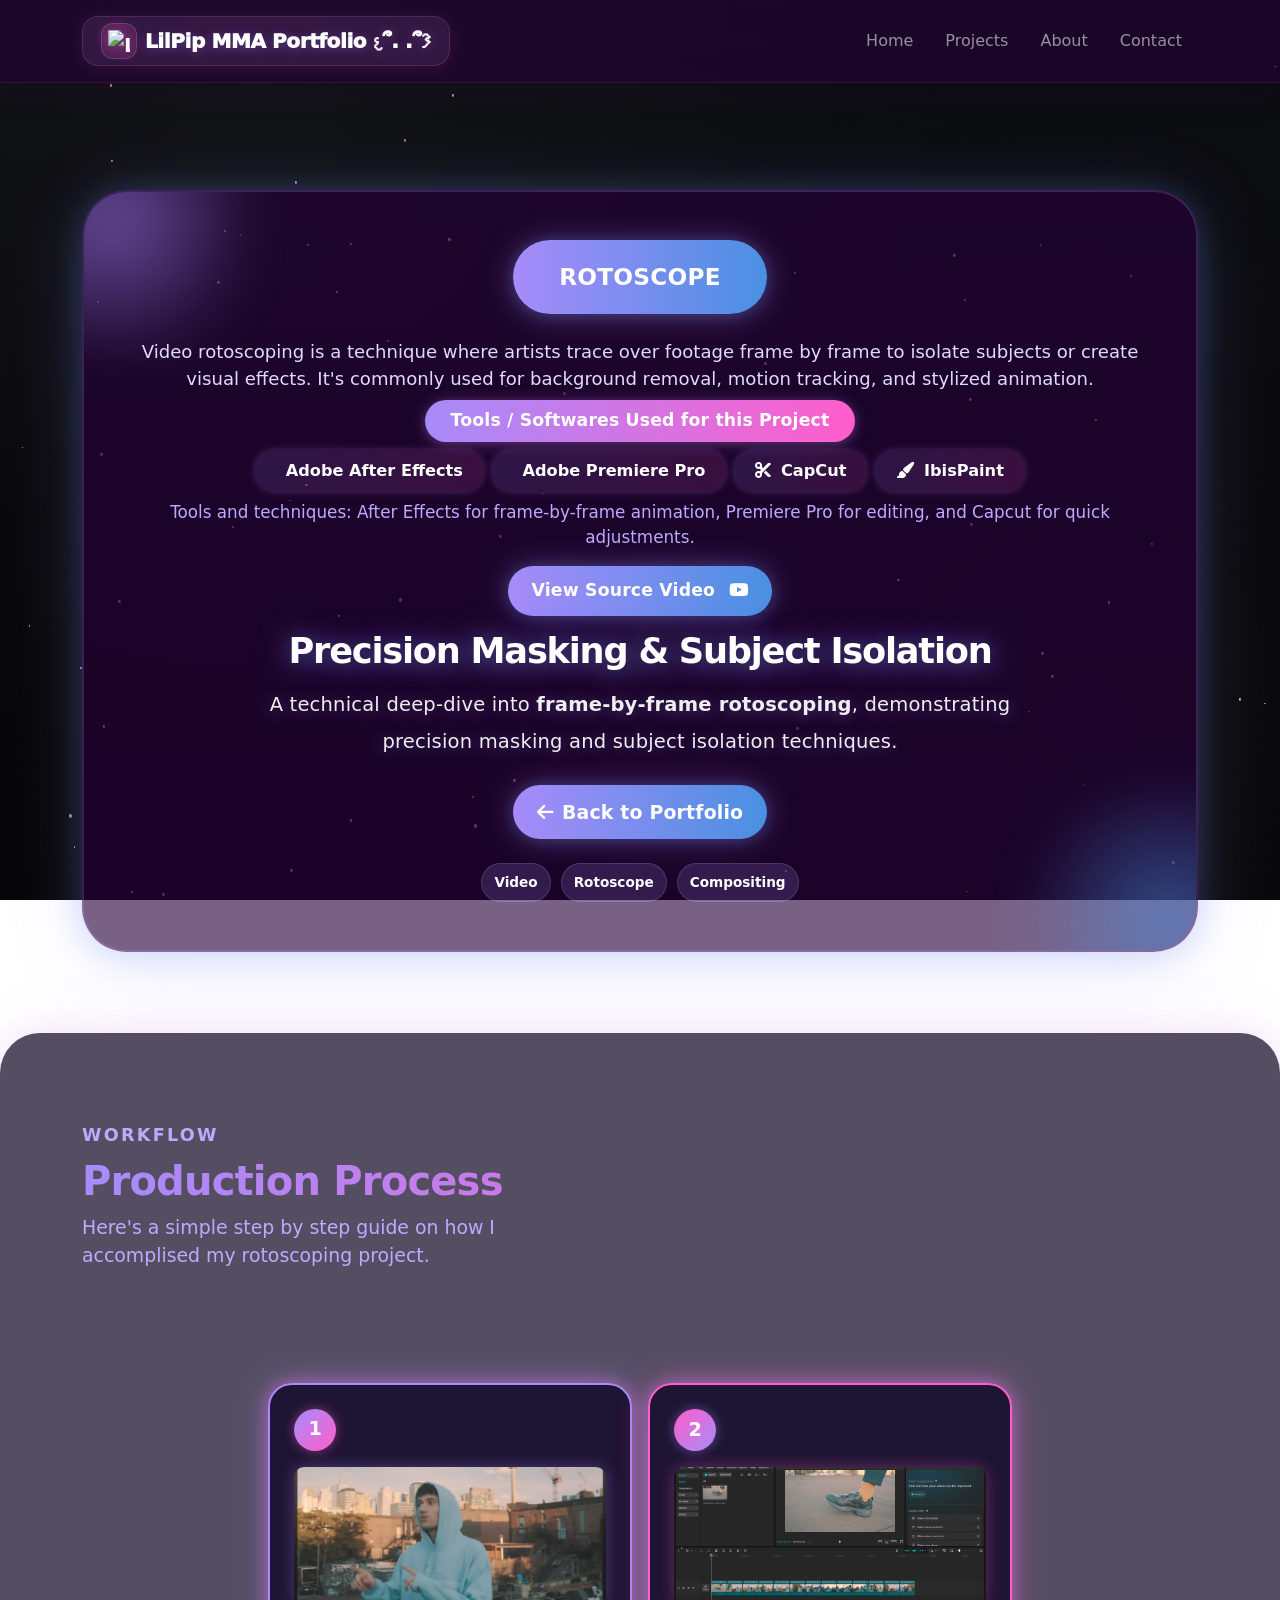
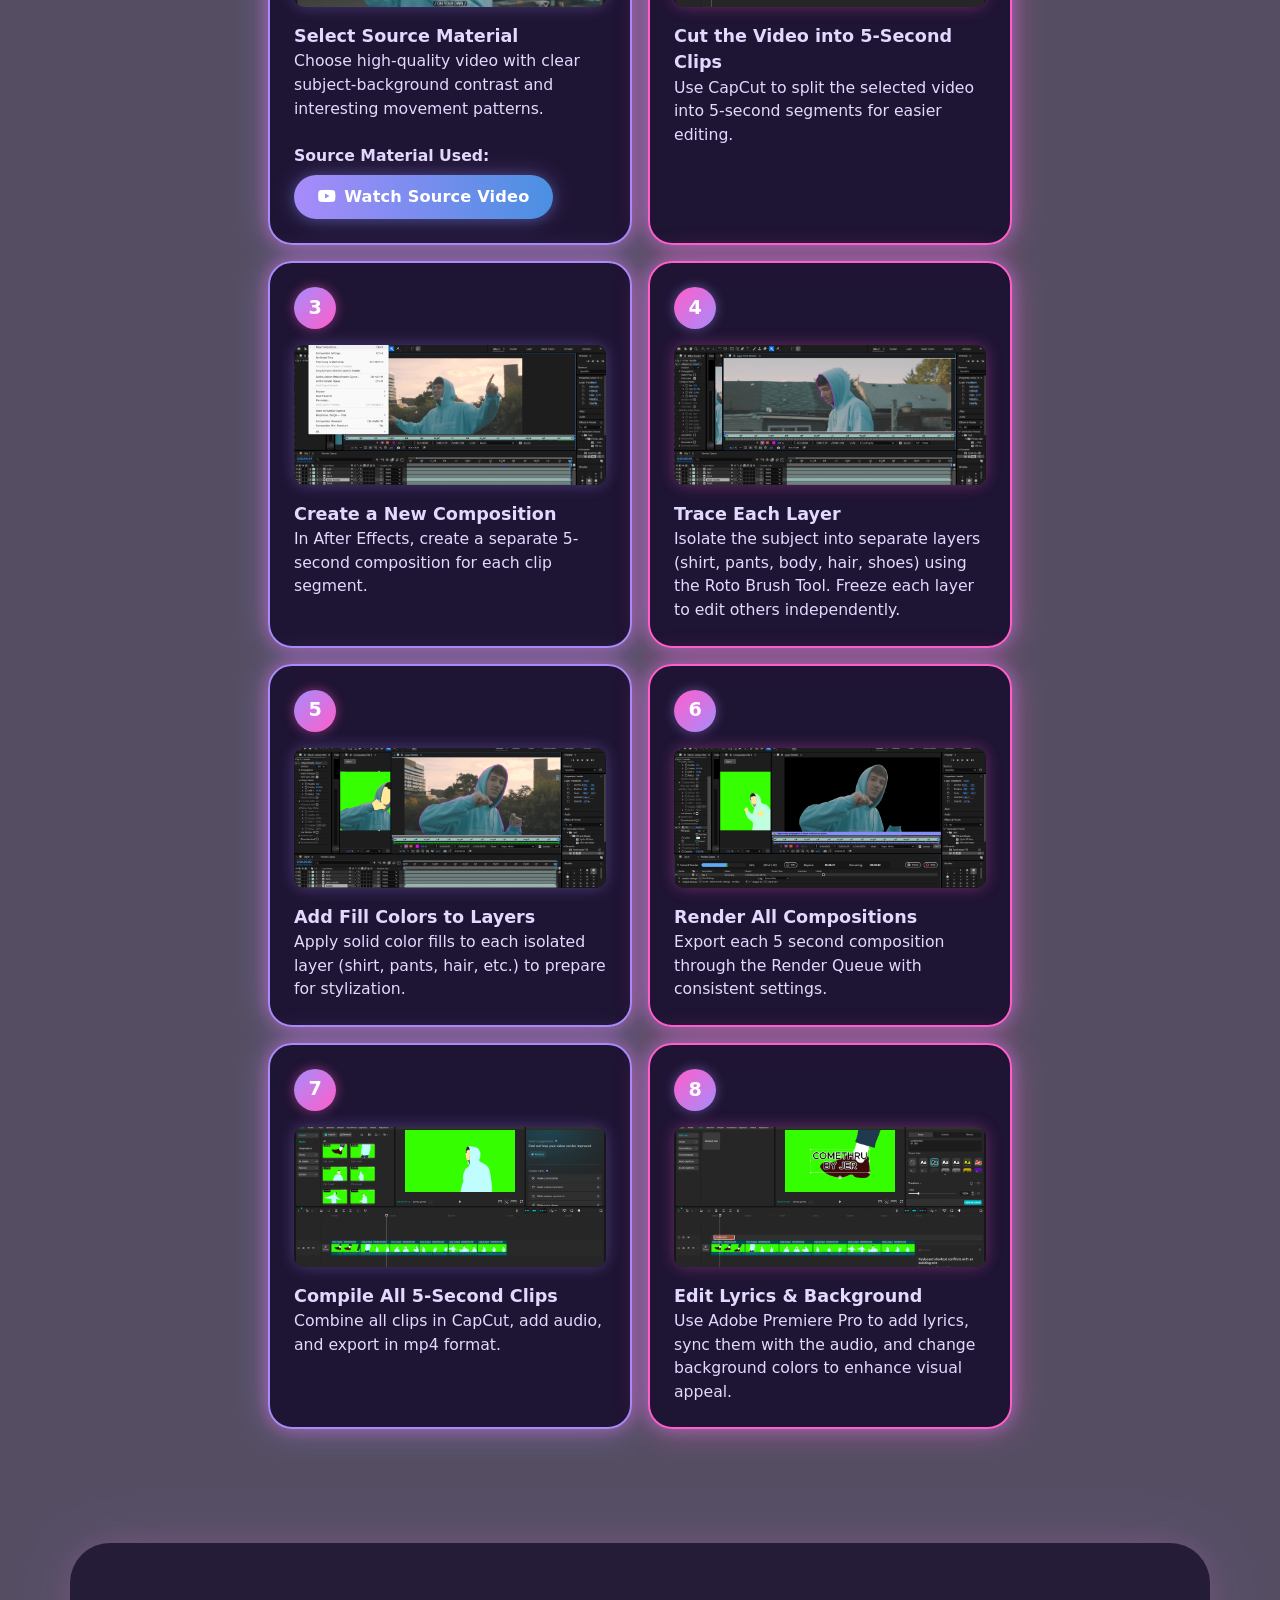
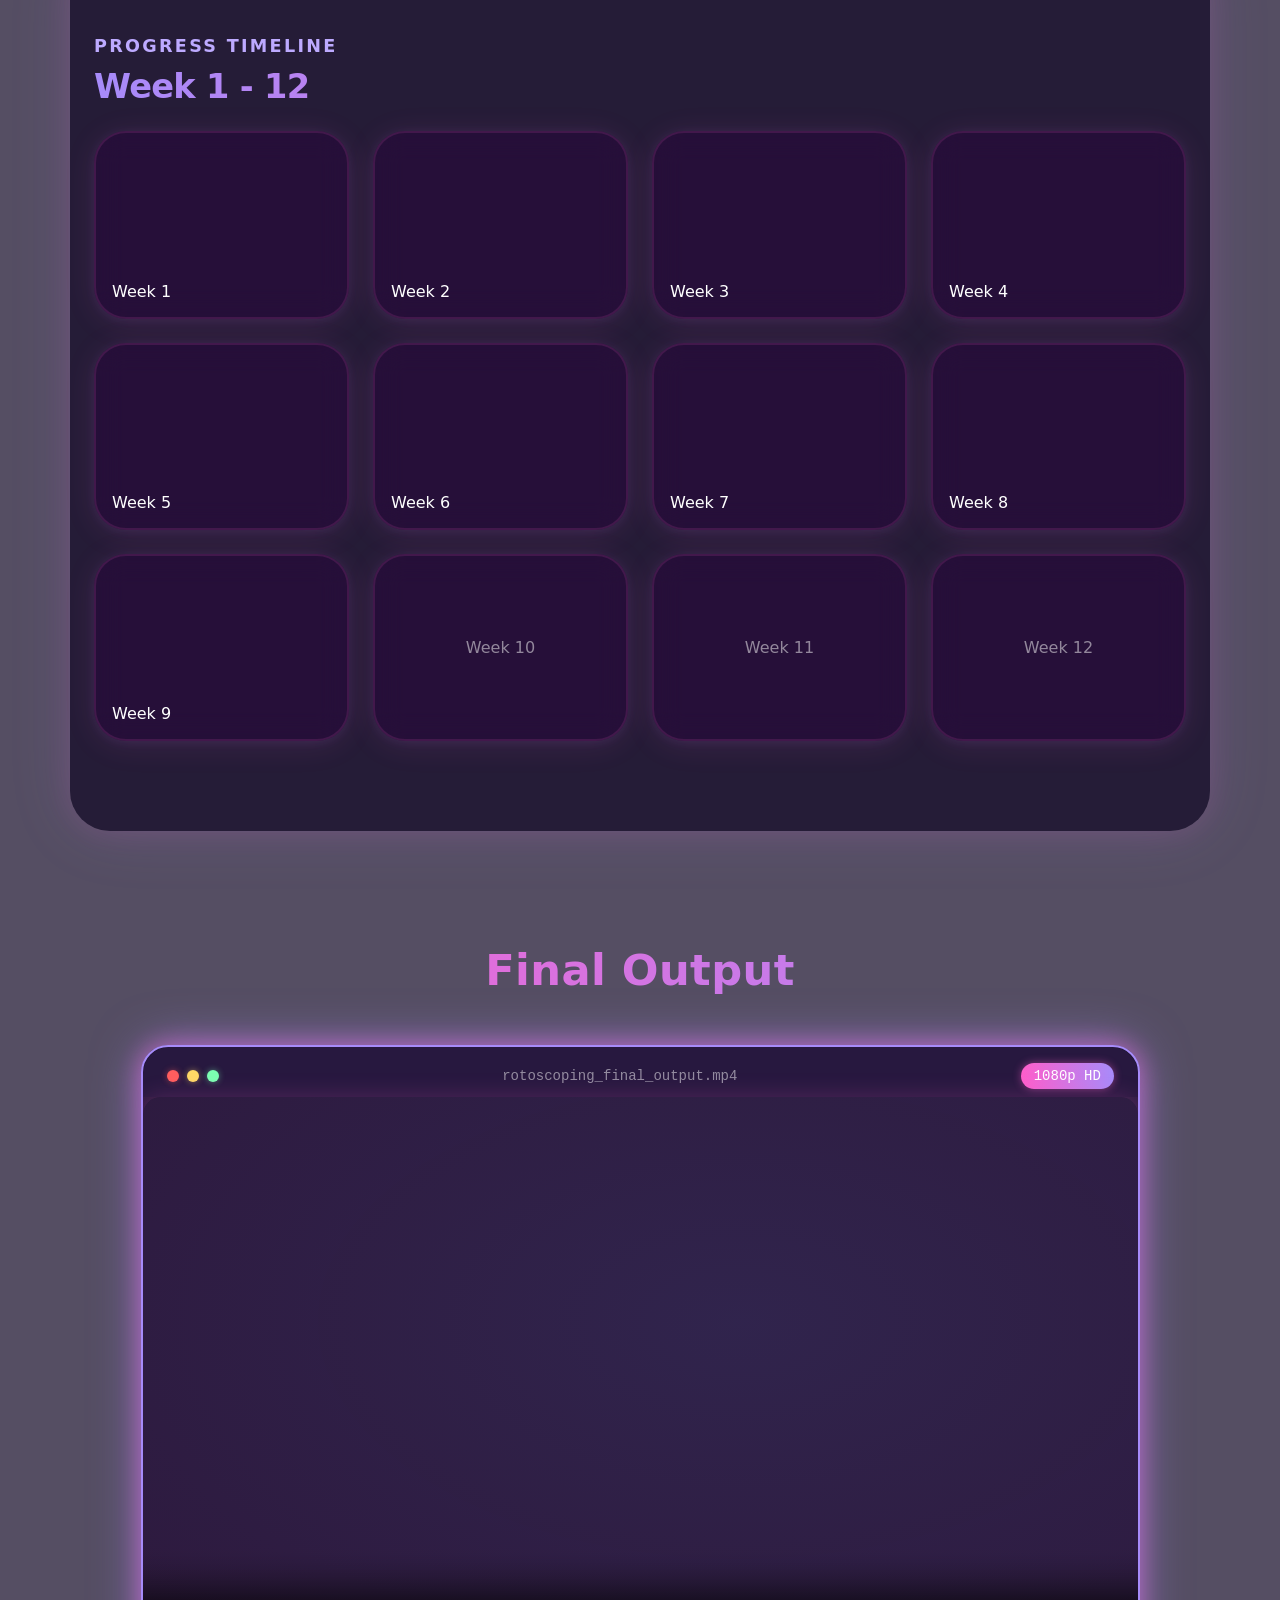
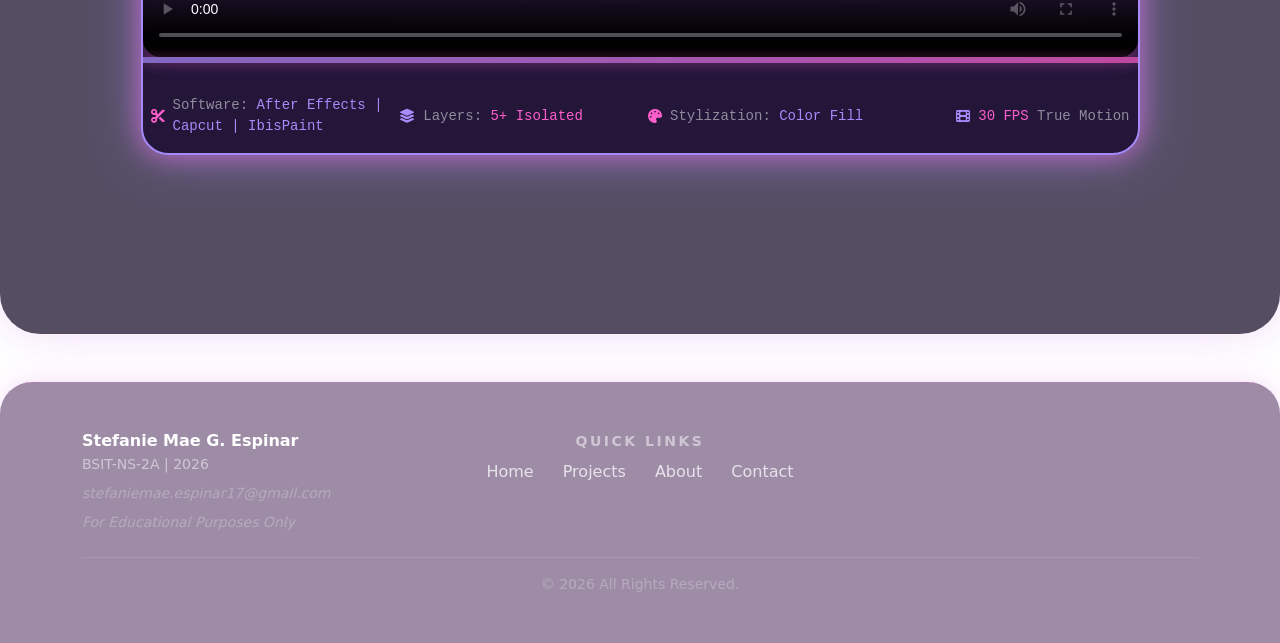
==== rotoscoping.html @ 9fd8891c "Upload New Web" ====
<!DOCTYPE html>
<html lang="en">
<head>
    <meta charset="UTF-8">
    <meta name="viewport" content="width=device-width, initial-scale=1.0">
    <title>LilPip | Rotoscoping </title>
    <link rel="icon" type="image/svg+xml" href="star.svg">
    <link rel="stylesheet" href="style/main.css">
</head>
<body>
    <div id="stars-bg"></div>
    <div id="header-placeholder"></div>
    <div class="spacer"></div>
    <main>
              
        <section class="hero-video section" aria-label="Rotoscoping Hero">
            <div class="container hero-video__content d-flex align-items-center justify-content-center" style="min-height: 60vh;">
                <div class="glass-card mx-auto p-5 w-100" style="border-radius: 2.8rem; background: rgba(40,0,60,0.62); box-shadow: 0 12px 80px 0 #a78bfa33, 0 2px 32px 0 #4A90E244; border: 2.5px solid rgba(167,139,250,0.22); backdrop-filter: blur(24px); position:relative; overflow:hidden;">
                    <div style="position:absolute;inset:0;pointer-events:none;z-index:0;">
                        <div style="position:absolute;top:-60px;left:-60px;width:220px;height:220px;background:radial-gradient(circle at 40% 40%,#a78bfa88 0%,#4A90E200 80%);filter:blur(24px);"></div>
                        <div style="position:absolute;bottom:-60px;right:-60px;width:220px;height:220px;background:radial-gradient(circle at 60% 60%,#4A90E288 0%,#a78bfa00 80%);filter:blur(24px);"></div>
                    </div>
                    <div class="text-center mb-4 position-relative" style="z-index:1;">
                        <span style="display:inline-block;padding:0.85em 2em;font-size:1.45rem;font-weight:800;color:#fff;background:linear-gradient(90deg,#a78bfa,#4A90E2);border-radius:2.2em;box-shadow:0 2px 32px #a78bfa55,0 1.5px 16px #4A90E244;letter-spacing:0.01em;backdrop-filter:blur(2px);">
                            ROTOSCOPE
                        </span>
                    </div>
                    <div class="text-center mb-3 position-relative" style="z-index:1;">
                        <p class="mb-2" style="color:#e2d9ff;font-size:1.13rem;">Video rotoscoping is a technique where artists trace over footage frame by frame to isolate subjects or create visual effects. It's commonly used for background removal, motion tracking, and stylized animation.</p>
                        <div class="mb-2">
                            <div class="text-center mb-2">
                                <span style="display:inline-block;padding:0.45em 1.5em;font-size:1.08rem;font-weight:800;color:#fff;background:linear-gradient(90deg,#a78bfa,#ff5ecb);border-radius:1.5em;box-shadow:0 2px 16px #a78bfa44,0 1.5px 8px #ff5ecb33;letter-spacing:0.01em;backdrop-filter:blur(2px);">
                                    Tools / Softwares Used for this Project
                                </span>
                            </div>
                            <div class="d-flex flex-wrap justify-content-center gap-2">
                                <span class="profile-tag" style="background:linear-gradient(90deg,#a78bfa22,#ff5ecb22);color:#fff;font-weight:700;padding:0.55em 1.3em;border-radius:1.2em;font-size:1.01em;box-shadow:0 0 8px #a78bfa33,0 0 4px #ff5ecb22;"><i class="fa-brands fa-adobe me-1"></i> Adobe After Effects</span>
                                <span class="profile-tag" style="background:linear-gradient(90deg,#a78bfa22,#ff5ecb22);color:#fff;font-weight:700;padding:0.55em 1.3em;border-radius:1.2em;font-size:1.01em;box-shadow:0 0 8px #a78bfa33,0 0 4px #ff5ecb22;"><i class="fa-brands fa-adobe me-1"></i> Adobe Premiere Pro</span>
                                    <span class="profile-tag" style="background:linear-gradient(90deg,#a78bfa22,#ff5ecb22);color:#fff;font-weight:700;padding:0.55em 1.3em;border-radius:1.2em;font-size:1.01em;box-shadow:0 0 8px #a78bfa33,0 0 4px #ff5ecb22;"><i class="fa-solid fa-scissors me-1"></i> CapCut</span>
                                    <span class="profile-tag" style="background:linear-gradient(90deg,#a78bfa22,#ff5ecb22);color:#fff;font-weight:700;padding:0.55em 1.3em;border-radius:1.2em;font-size:1.01em;box-shadow:0 0 8px #a78bfa33,0 0 4px #ff5ecb22;"><i class="fa-solid fa-paint-brush me-1"></i> IbisPaint</span>
                            </div>
                        </div>
                        <div class="mb-3" style="color:#bdaaff;font-size:1.05em;">Tools and techniques: After Effects for frame-by-frame animation, Premiere Pro for editing, and Capcut for quick adjustments.</div>
                        <a href="https://youtu.be/FFHGd9VMPgI" target="_blank" class="btn btn-hero px-4" style="background:linear-gradient(90deg,#a78bfa,#4A90E2);color:#fff;font-weight:800;font-size:1.08rem;box-shadow:0 0 32px #a78bfa55,0 1.5px 16px #4A90E244;border:none;border-radius:2em;letter-spacing:0.01em;padding:0.7em 2.2em;transition:background 0.2s,box-shadow 0.2s;">View Source Video <i class="fa-brands fa-youtube ms-2"></i></a>
                    </div>
                    <div class="text-center">
                        <h1 class="hero-title fw-bold mb-3 position-relative" style="color: white; text-shadow: 0 2px 32px #a78bfa99, 0 2px 24px #4A90E255; font-size:2.2rem;line-height:1.08;z-index:1;">Precision Masking & Subject Isolation</h1>
                        <p class="hero-subtitle mb-4 position-relative" style="font-size:1.22rem; color:rgba(255,255,255,0.93); text-shadow: 0 2px 16px #a78bfa77;z-index:1; font-weight:500; letter-spacing:0.01em;">
                            A technical deep-dive into <strong>frame-by-frame rotoscoping</strong>, demonstrating precision masking and subject isolation techniques.
                        </p>
                    </div>
                    <div class="d-flex flex-column flex-sm-row align-items-center justify-content-center gap-3 mb-2 position-relative" style="z-index:1;">
                        <a href="index.html" class="btn btn-hero px-4" style="background:linear-gradient(90deg,#a78bfa,#4A90E2);color:#fff;font-weight:800;font-size:1.18rem;box-shadow:0 0 32px #a78bfa55,0 1.5px 16px #4A90E244;border:none;border-radius:2em;letter-spacing:0.01em;padding:0.7em 2.2em;transition:background 0.2s,box-shadow 0.2s;">
                            <i class="fas fa-arrow-left me-2"></i>Back to Portfolio
                        </a>
                    </div>
                    <div class="tag-row mt-4 position-relative" style="z-index:1;">
                        <span class="tag" style="background:rgba(167,139,250,0.18);color:#fff;font-weight:600;">Video</span>
                        <span class="tag" style="background:rgba(167,139,250,0.18);color:#fff;font-weight:600;">Rotoscope</span>
                        <span class="tag" style="background:rgba(167,139,250,0.18);color:#fff;font-weight:600;">Compositing</span>
                    </div>
                </div>
            </div>
        </section>

        <section class="section" style="background:rgba(20,10,40,0.72);border-radius:2.5rem;box-shadow:0 0 64px #a78bfa22,0 0 32px #ff5ecb22;margin-bottom:3rem;">
            <div class="container">
                <div class="section-kicker mb-2" style="color:#bdaaff;font-size:1.1em;letter-spacing:0.13em;font-weight:900;text-transform:uppercase;">Workflow</div>
                <h2 class="section-title mb-2" style="font-size:2.5rem;font-weight:900;background:linear-gradient(90deg,#a78bfa,#ff5ecb);-webkit-background-clip:text;-webkit-text-fill-color:transparent;">Production Process</h2>
                <div class="mb-4" style="color:#bdaaff;font-size:1.18em;max-width:520px;">Here's a simple step by step guide on how I accomplised my rotoscoping project.</div>
                <div class="row g-4 justify-content-center">

        <section class="section">
            <div class="container">
                <div class="d-flex flex-wrap gap-3 justify-content-center w-100" style="justify-content:center;">
                <!-- Step 1 -->
                <div class="col-md-6 col-lg-4">
                    <div class="glass-card p-4 h-100" style="background:rgba(30,20,50,0.98);border-radius:1.5rem;box-shadow:0 0 32px #a78bfa77,0 0 16px #ff5ecb77;border:2.5px solid #a78bfa;min-width:270px;max-width:370px;margin-left:auto;margin-right:auto;">
                        <div style="display:flex;align-items:center;gap:0.7em;margin-bottom:1em;">
                            <span style="background:linear-gradient(135deg,#a78bfa,#ff5ecb);color:#fff;font-weight:900;border-radius:50%;width:2.2em;height:2.2em;display:flex;align-items:center;justify-content:center;font-size:1.2em;box-shadow:0 0 12px #ff5ecb77;">1</span>
                        </div>
                        <img src="assets/Rotoscope/step1.jpg" alt="Source Material Screenshot" style="width:100%;border-radius:10px;margin-bottom:1em;object-fit:cover;max-height:140px;box-shadow:0 0 16px #a78bfa55;">
                        <div style="font-weight:700;color:#e2d9ff;font-size:1.1em;">Select Source Material</div>
                        <div style="color:#e2d9ff;font-size:0.98em;">Choose high-quality video with clear subject-background contrast and interesting movement patterns.<br><br><strong>Source Material Used:</strong><br>
                            <a href="https://youtu.be/jO2viLEW-1A?si=vdFKobRiZdVOBR9W" target="_blank" rel="noopener" class="btn btn-hero px-4 mt-2" style="background:linear-gradient(90deg,#a78bfa,#4A90E2);color:#fff;font-weight:800;font-size:1.01rem;box-shadow:0 0 24px #a78bfa55,0 1.5px 12px #4A90E244;border:none;border-radius:2em;letter-spacing:0.01em;padding:0.6em 1.7em;transition:background 0.2s,box-shadow 0.2s;display:inline-block;">
                                <i class="fa-brands fa-youtube me-2"></i>Watch Source Video
                            </a>
                        </div>
                    </div>
                </div>
                <!-- Step 2 -->
                <div class="col-md-6 col-lg-4">
                    <div class="glass-card p-4 h-100" style="background:rgba(30,20,50,0.98);border-radius:1.5rem;box-shadow:0 0 32px #ff5ecb77,0 0 16px #a78bfa77;border:2.5px solid #ff5ecb;min-width:270px;max-width:370px;margin-left:auto;margin-right:auto;">
                        <div style="display:flex;align-items:center;gap:0.7em;margin-bottom:1em;">
                            <span style="background:linear-gradient(135deg,#ff5ecb,#a78bfa);color:#fff;font-weight:900;border-radius:50%;width:2.2em;height:2.2em;display:flex;align-items:center;justify-content:center;font-size:1.2em;box-shadow:0 0 12px #a78bfa77;">2</span>
                        </div>
                        <img src="assets/Rotoscope/step2.png" alt="Step 2" style="width:100%;border-radius:10px;margin-bottom:1em;object-fit:cover;max-height:140px;box-shadow:0 0 16px #ff5ecb55;">
                        <div style="font-weight:700;color:#e2d9ff;font-size:1.1em;">Cut the Video into 5-Second Clips</div>
                        <div style="color:#e2d9ff;font-size:0.98em;">Use CapCut to split the selected video into 5-second segments for easier editing.</div>
                    </div>
                </div>
                <!-- Step 3 -->
                <div class="col-md-6 col-lg-4">
                    <div class="glass-card p-4 h-100" style="background:rgba(30,20,50,0.98);border-radius:1.5rem;box-shadow:0 0 32px #a78bfa77,0 0 16px #ff5ecb77;border:2.5px solid #a78bfa;min-width:270px;max-width:370px;margin-left:auto;margin-right:auto;">
                        <div style="display:flex;align-items:center;gap:0.7em;margin-bottom:1em;">
                            <span style="background:linear-gradient(135deg,#a78bfa,#ff5ecb);color:#fff;font-weight:900;border-radius:50%;width:2.2em;height:2.2em;display:flex;align-items:center;justify-content:center;font-size:1.2em;box-shadow:0 0 12px #ff5ecb77;">3</span>
                        </div>
                        <img src="assets/Rotoscope/step3.png" alt="Step 3" style="width:100%;border-radius:10px;margin-bottom:1em;object-fit:cover;max-height:140px;box-shadow:0 0 16px #a78bfa55;">
                        <div style="font-weight:700;color:#e2d9ff;font-size:1.1em;">Create a New Composition</div>
                        <div style="color:#e2d9ff;font-size:0.98em;">In After Effects, create a separate 5-second composition for each clip segment.</div>
                    </div>
                </div>
                <!-- Step 4 -->
                <div class="col-md-6 col-lg-4">
                    <div class="glass-card p-4 h-100" style="background:rgba(30,20,50,0.98);border-radius:1.5rem;box-shadow:0 0 32px #ff5ecb77,0 0 16px #a78bfa77;border:2.5px solid #ff5ecb;min-width:270px;max-width:370px;margin-left:auto;margin-right:auto;">
                        <div style="display:flex;align-items:center;gap:0.7em;margin-bottom:1em;">
                            <span style="background:linear-gradient(135deg,#ff5ecb,#a78bfa);color:#fff;font-weight:900;border-radius:50%;width:2.2em;height:2.2em;display:flex;align-items:center;justify-content:center;font-size:1.2em;box-shadow:0 0 12px #a78bfa77;">4</span>
                        </div>
                        <img src="assets/Rotoscope/step4.png" alt="Step 4" style="width:100%;border-radius:10px;margin-bottom:1em;object-fit:cover;max-height:140px;box-shadow:0 0 16px #ff5ecb55;">
                        <div style="font-weight:700;color:#e2d9ff;font-size:1.1em;">Trace Each Layer</div>
                        <div style="color:#e2d9ff;font-size:0.98em;">Isolate the subject into separate layers (shirt, pants, body, hair, shoes) using the Roto Brush Tool. Freeze each layer to edit others independently.</div>
                    </div>
                </div>
                <!-- Step 5 -->
                <div class="col-md-6 col-lg-4">
                    <div class="glass-card p-4 h-100" style="background:rgba(30,20,50,0.98);border-radius:1.5rem;box-shadow:0 0 32px #a78bfa77,0 0 16px #ff5ecb77;border:2.5px solid #a78bfa;min-width:270px;max-width:370px;margin-left:auto;margin-right:auto;">
                        <div style="display:flex;align-items:center;gap:0.7em;margin-bottom:1em;">
                            <span style="background:linear-gradient(135deg,#a78bfa,#ff5ecb);color:#fff;font-weight:900;border-radius:50%;width:2.2em;height:2.2em;display:flex;align-items:center;justify-content:center;font-size:1.2em;box-shadow:0 0 12px #ff5ecb77;">5</span>
                        </div>
                        <img src="assets/Rotoscope/step5.png" alt="Step 5" style="width:100%;border-radius:10px;margin-bottom:1em;object-fit:cover;max-height:140px;box-shadow:0 0 16px #a78bfa55;">
                        <div style="font-weight:700;color:#e2d9ff;font-size:1.1em;">Add Fill Colors to Layers</div>
                        <div style="color:#e2d9ff;font-size:0.98em;">Apply solid color fills to each isolated layer (shirt, pants, hair, etc.) to prepare for stylization.</div>
                    </div>
                </div>
                <!-- Step 6 -->
                <div class="col-md-6 col-lg-4">
                    <div class="glass-card p-4 h-100" style="background:rgba(30,20,50,0.98);border-radius:1.5rem;box-shadow:0 0 32px #ff5ecb77,0 0 16px #a78bfa77;border:2.5px solid #ff5ecb;min-width:270px;max-width:370px;margin-left:auto;margin-right:auto;">
                        <div style="display:flex;align-items:center;gap:0.7em;margin-bottom:1em;">
                            <span style="background:linear-gradient(135deg,#ff5ecb,#a78bfa);color:#fff;font-weight:900;border-radius:50%;width:2.2em;height:2.2em;display:flex;align-items:center;justify-content:center;font-size:1.2em;box-shadow:0 0 12px #a78bfa77;">6</span>
                        </div>
                        <img src="assets/Rotoscope/step6.png" alt="Step 6" style="width:100%;border-radius:10px;margin-bottom:1em;object-fit:cover;max-height:140px;box-shadow:0 0 16px #ff5ecb55;">
                        <div style="font-weight:700;color:#e2d9ff;font-size:1.1em;">Render All Compositions</div>
                        <div style="color:#e2d9ff;font-size:0.98em;">Export each 5 second composition through the Render Queue with consistent settings.</div>
                    </div>
                </div>
                <!-- Step 7 -->
                <div class="col-md-6 col-lg-4">
                    <div class="glass-card p-4 h-100" style="background:rgba(30,20,50,0.98);border-radius:1.5rem;box-shadow:0 0 32px #a78bfa77,0 0 16px #ff5ecb77;border:2.5px solid #a78bfa;min-width:270px;max-width:370px;margin-left:auto;margin-right:auto;">
                        <div style="display:flex;align-items:center;gap:0.7em;margin-bottom:1em;">
                            <span style="background:linear-gradient(135deg,#a78bfa,#ff5ecb);color:#fff;font-weight:900;border-radius:50%;width:2.2em;height:2.2em;display:flex;align-items:center;justify-content:center;font-size:1.2em;box-shadow:0 0 12px #ff5ecb77;">7</span>
                        </div>
                        <img src="assets/Rotoscope/step7.png" alt="Step 7" style="width:100%;border-radius:10px;margin-bottom:1em;object-fit:cover;max-height:140px;box-shadow:0 0 16px #a78bfa55;">
                        <div style="font-weight:700;color:#e2d9ff;font-size:1.1em;">Compile All 5-Second Clips</div>
                        <div style="color:#e2d9ff;font-size:0.98em;">Combine all clips in CapCut, add audio, and export in mp4 format.</div>
                    </div>
                </div>
                <!-- Step 8 -->
                <div class="col-md-6 col-lg-4">
                    <div class="glass-card p-4 h-100" style="background:rgba(30,20,50,0.98);border-radius:1.5rem;box-shadow:0 0 32px #ff5ecb77,0 0 16px #a78bfa77;border:2.5px solid #ff5ecb;min-width:270px;max-width:370px;margin-left:auto;margin-right:auto;">
                        <div style="display:flex;align-items:center;gap:0.7em;margin-bottom:1em;">
                            <span style="background:linear-gradient(135deg,#ff5ecb,#a78bfa);color:#fff;font-weight:900;border-radius:50%;width:2.2em;height:2.2em;display:flex;align-items:center;justify-content:center;font-size:1.2em;box-shadow:0 0 12px #a78bfa77;">8</span>
                        </div>
                        <img src="assets/Rotoscope/step8.png" alt="Step 8" style="width:100%;border-radius:10px;margin-bottom:1em;object-fit:cover;max-height:140px;box-shadow:0 0 16px #ff5ecb55;">
                        <div style="font-weight:700;color:#e2d9ff;font-size:1.1em;">Edit Lyrics & Background</div>
                        <div style="color:#e2d9ff;font-size:0.98em;">Use Adobe Premiere Pro to add lyrics, sync them with the audio, and change background colors to enhance visual appeal.</div>
                    </div>
                </div>
            </div>
        </section>

        <section class="section" style="background:rgba(20,10,40,0.72);border-radius:2.5rem;box-shadow:0 0 64px #a78bfa22,0 0 32px #ff5ecb22;">
            <div class="container">
                <div class="section-kicker mb-2" style="color:#bdaaff;font-size:1.1em;letter-spacing:0.13em;font-weight:900;text-transform:uppercase;">Progress Timeline</div>
                <h3 class="section-title mb-4" style="font-size:2.1rem;font-weight:900;background:linear-gradient(90deg,#a78bfa,#ff5ecb);-webkit-background-clip:text;-webkit-text-fill-color:transparent;">Week 1 - 12</h3>
                <div class="row g-4">
                <div class="col-md-6 col-lg-3">
                    <div class="glass-card p-2 h-100">
                        <div class="ratio ratio-16x9 mb-2">
                        <iframe src="https://www.youtube.com/embed/2ob02C0HsTo" allowfullscreen></iframe>
                        </div>
                        <h6 class="text-white px-2 mt-2">Week 1</h6>
                    </div>
                </div>
                <div class="col-md-6 col-lg-3">
                    <div class="glass-card p-2 h-100">
                        <div class="ratio ratio-16x9 mb-2">
                        <iframe src="https://www.youtube.com/embed/kgLzSe_XXVs" allowfullscreen></iframe>
                        </div>
                        <h6 class="text-white px-2 mt-2">Week 2</h6>
                    </div>
                </div>
                <div class="col-md-6 col-lg-3">
                    <div class="glass-card p-2 h-100">
                        <div class="ratio ratio-16x9 mb-2">
                        <iframe src="https://www.youtube.com/embed/wIx7ORCeTnY" allowfullscreen></iframe>
                        </div>
                        <h6 class="text-white px-2 mt-2">Week 3</h6>
                    </div>
                </div>
                <div class="col-md-6 col-lg-3">
                    <div class="glass-card p-2 h-100">
                        <div class="ratio ratio-16x9 mb-2">
                        <iframe src="https://www.youtube.com/embed/Hs6ABV1003M" allowfullscreen></iframe>
                        </div>
                        <h6 class="text-white px-2 mt-2">Week 4</h6>
                    </div>
                </div>
                <div class="col-md-6 col-lg-3">
                    <div class="glass-card p-2 h-100">
                        <div class="ratio ratio-16x9 mb-2">
                        <iframe src="https://www.youtube.com/embed/-C9wDgs1--A" allowfullscreen></iframe>
                        </div>
                        <h6 class="text-white px-2 mt-2">Week 5</h6>
                    </div>
                </div>
                <div class="col-md-6 col-lg-3">
                    <div class="glass-card p-2 h-100">
                        <div class="ratio ratio-16x9 mb-2">
                        <iframe src="https://www.youtube.com/embed/J060GggPR1M" allowfullscreen></iframe>
                        </div>
                        <h6 class="text-white px-2 mt-2">Week 6</h6>
                    </div>
                </div>
                <div class="col-md-6 col-lg-3">
                    <div class="glass-card p-2 h-100">
                        <div class="ratio ratio-16x9 mb-2">
                        <iframe src="https://www.youtube.com/embed/LkHS5NHEAIE" allowfullscreen></iframe>
                        </div>
                        <h6 class="text-white px-2 mt-2">Week 7</h6>
                    </div>
                </div>
                <div class="col-md-6 col-lg-3">
                    <div class="glass-card p-2 h-100">
                        <div class="ratio ratio-16x9 mb-2">
                        <iframe src="https://www.youtube.com/embed/nLjCy7DUvx8" allowfullscreen></iframe>
                        </div>
                        <h6 class="text-white px-2 mt-2">Week 8</h6>
                    </div>
                </div>
                <div class="col-md-6 col-lg-3">
                    <div class="glass-card p-2 h-100">
                        <div class="ratio ratio-16x9 mb-2">
                        <iframe src="https://www.youtube.com/embed/lFEFijlqf7E" allowfullscreen></iframe>
                        </div>
                        <h6 class="text-white px-2 mt-2">Week 9</h6>
                    </div>
                </div>
                <!-- Weeks 10-12 left blank -->
                <div class="col-md-6 col-lg-3">
                    <div class="glass-card p-2 h-100 d-flex align-items-center justify-content-center" style="min-height: 120px;">
                        <span class="text-white-50">Week 10</span>
                    </div>
                </div>
                <div class="col-md-6 col-lg-3">
                    <div class="glass-card p-2 h-100 d-flex align-items-center justify-content-center" style="min-height: 120px;">
                        <span class="text-white-50">Week 11</span>
                    </div>
                </div>
                <div class="col-md-6 col-lg-3">
                    <div class="glass-card p-2 h-100 d-flex align-items-center justify-content-center" style="min-height: 120px;">
                        <span class="text-white-50">Week 12</span>
                    </div>
                </div>
            </div>
        </section>

         <!-- Final Output Section -->
                <section id="final-output" class="section position-relative overflow-hidden" aria-label="Final Rotoscoping Output">
                    <div class="container floatup visible position-relative">
                        <div class="final-render-bg-glow position-absolute top-0 start-50 translate-middle-x w-100 h-100" style="z-index:0;pointer-events:none;"></div>
                        <div class="text-center max-w-2xl mx-auto mb-5 position-relative z-2">
                            <h2 class="section-title fw-bold mb-3" style="background:linear-gradient(90deg,#ff5ecb,#a78bfa);-webkit-background-clip:text;-webkit-text-fill-color:transparent;font-size:2.7rem;letter-spacing:0.01em;">Final Output</h2>
                        </div>
                        <div class="row justify-content-center position-relative z-2">
                            <div class="col-12 col-xl-11">
                                <div class="glass-card p-0 render-mockup-frame" style="background:rgba(30,20,50,0.98);border-radius:1.7rem;box-shadow:0 0 48px #a78bfa99,0 0 24px #ff5ecb99;border:2.5px solid #a78bfa;overflow:hidden;">
                                    <div class="deck-header d-flex align-items-center justify-content-between px-4 pt-3 pb-2" style="background:rgba(80,40,120,0.18);border-top-left-radius:1.7rem;border-top-right-radius:1.7rem;">
                                        <div class="deck-dots d-flex gap-2">
                                            <span class="dot-red" style="background:#ff5e5e;width:12px;height:12px;border-radius:50%;box-shadow:0 0 6px #ff5e5e77;"></span>
                                            <span class="dot-amber" style="background:#ffd966;width:12px;height:12px;border-radius:50%;box-shadow:0 0 6px #ffd96677;"></span>
                                            <span class="dot-green" style="background:#7cffb2;width:12px;height:12px;border-radius:50%;box-shadow:0 0 6px #7cffb277;"></span>
                                        </div>
                                        <div class="deck-title text-white-50 small font-monospace">rotoscoping_final_output.mp4</div>
                                        <div class="deck-badge small font-monospace" style="background:linear-gradient(90deg,#ff5ecb,#a78bfa);color:#fff;padding:0.2em 0.9em;border-radius:1em;box-shadow:0 0 8px #ff5ecb77;">1080p HD</div>
                                    </div>
                                    <div class="ratio ratio-16x9 position-relative" style="background:radial-gradient(ellipse at 60% 40%,#a78bfa22 0%,#ff5ecb11 100%);">
                                        <video 
                                            class="render-native-player" 
                                            controls 
                                            preload="metadata" 
                                            poster="assets/Rotoscope/final-thumb.jpg"
                                            style="border-radius:1.1rem;box-shadow:0 0 24px #ff5ecb33;">
                                            <source src="assets/Rotoscope/final-output.mp4" type="video/mp4">
                                            Your browser does not support the video tag.
                                        </video>
                                    </div>
                                    <div class="render-progress-bar w-100" style="height:6px;background:linear-gradient(90deg,#a78bfa,#ff5ecb);box-shadow:0 0 12px #ff5ecb77;opacity:0.7;"></div>
                                    <div class="row g-3 m-0 py-3 font-monospace text-white-50 small justify-content-between align-items-center" style="background:rgba(80,40,120,0.10);">
                                        <div class="col-6 col-md-3 d-flex align-items-center gap-2">
                                            <i class="fa-solid fa-scissors" style="color: #ff5ecb"></i>
                                            <span>Software: <span style="color:#a78bfa">After Effects | Capcut | IbisPaint</span></span>
                                        </div>
                                        <div class="col-6 col-md-3 d-flex align-items-center gap-2">
                                            <i class="fa-solid fa-layer-group" style="color: #a78bfa"></i>
                                            <span>Layers: <span style="color:#ff5ecb">5+ Isolated</span></span>
                                        </div>
                                        <div class="col-6 col-md-3 d-flex align-items-center gap-2">
                                            <i class="fa-solid fa-palette" style="color: #ff5ecb"></i>
                                            <span>Stylization: <span style="color:#a78bfa">Color Fill</span></span>
                                        </div>
                                        <div class="col-6 col-md-3 d-flex align-items-center gap-2 justify-content-md-end">
                                            <i class="fa-solid fa-film" style="color: #a78bfa"></i>
                                            <span><span style="color:#ff5ecb">30 FPS</span> True Motion</span>
                                        </div>
                                    </div>
                                </div>
                            </div>
                        </div>
                    </div>
                </section>
    
    </main>

    <div id="footer-placeholder"></div>

    <script>
        var link = document.createElement('link');
        link.rel = 'stylesheet';
        link.href = 'https://cdn.jsdelivr.net/npm/bootstrap@5.3.3/dist/css/bootstrap.min.css';
        document.head.appendChild(link);

        var faLink = document.createElement('link');
        faLink.rel = 'stylesheet';
        faLink.href = 'https://cdnjs.cloudflare.com/ajax/libs/font-awesome/6.7.2/css/all.min.css';
        document.head.appendChild(faLink);
    </script>
        <script src="https://cdn.jsdelivr.net/npm/bootstrap@5.3.3/dist/js/bootstrap.bundle.min.js"></script>
        <script src="scripts/main.js"></script>
        <script>
        // Starfield background animation (from index.html)
        function createStars(numStars = 80) {
            const starsBg = document.getElementById('stars-bg');
            if (!starsBg) return;
            starsBg.innerHTML = '';
            for (let i = 0; i < numStars; i++) {
                const star = document.createElement('div');
                star.className = 'star';
                const size = Math.random() * 2.2 + 1.2;
                star.style.width = `${size}px`;
                star.style.height = `${size}px`;
                star.style.top = `${Math.random() * 100}%`;
                star.style.left = `${Math.random() * 100}%`;
                star.style.opacity = 0.7 + Math.random() * 0.3;
                star.style.animationDuration = `${2 + Math.random() * 2.5}s`;
                starsBg.appendChild(star);
            }
        }
        window.addEventListener('DOMContentLoaded', () => createStars());
        window.addEventListener('resize', () => createStars());
        </script>
</body>
</html>
---- style/main.css ----
/* ==========================================================================
   CUSTOM STAR CURSOR
   ========================================================================== */
body, a, button, input, textarea, select, label, .btn, [role="button"] {
    cursor: url('../star.svg') 16 16, auto !important;
}
/* ==========================================================================
   STARFIELD BACKGROUND
   ========================================================================== */
#stars-bg {
    position: fixed;
    top: 0;
    left: 0;
    width: 100vw;
    height: 100vh;
    pointer-events: none;
    z-index: 0;
    overflow: hidden;
}
.star {
    position: absolute;
    border-radius: 50%;
    background: linear-gradient(135deg, #fff, #ff5ecb 60%, #a78bfa 100%);
    opacity: 0.85;
    animation: sparkle 2.5s infinite ease-in-out;
}
@keyframes sparkle {
    0%, 100% { opacity: 0.85; transform: scale(1); }
    50% { opacity: 0.35; transform: scale(1.3); }
}
/* ==========================================================================
   GLASSMORPHISM UTILITY
   ========================================================================== */
.glass-card {
    background: rgba(40,0,60,0.45);
    box-shadow: 0 4px 32px 0 rgba(255,94,203,0.10), 0 1.5px 12px 0 rgba(167,139,250,0.10);
    border: 2px solid rgba(255,94,203,0.13);
    backdrop-filter: blur(14px);
    border-radius: 2rem;
    transition: box-shadow .3s, transform .3s;
}
.glass-card:hover {
    box-shadow: 0 8px 48px 0 rgba(255,94,203,0.18), 0 2.5px 24px 0 rgba(167,139,250,0.18);
    transform: translateY(-4px) scale(1.02);
}
/* ==========================================================================
   1. ROOT VARIABLES, BASE ELEMENTS, GLOBALS
   ========================================================================== */
html { scroll-behavior: smooth; }
body {
    background-color: #07070a;;
    background-image:
        radial-gradient(circle at 20% 10%, rgba(255,255,255,.030) 0px, transparent 55%),
        radial-gradient(circle at 85% 80%, rgba(255,255,255,.018) 0px, transparent 55%),
        linear-gradient(180deg,#0c0d12 0%, #07070a 55%, #060608 100%);
    background-attachment: fixed;
    color: #ffffff;
    font-family: 'Inter', sans-serif;
    padding-top: 0;
    min-height: 100vh;
}
.spacer{
    height: 70px;
}
/* ==========================================================================
   3. SECTION LAYOUTS & HEADINGS
   ========================================================================== */
.section { position: relative; padding: clamp(64px, 7vw, 110px) 0; }
.section-title { font-size: clamp(1.8rem, 3.5vw, 2.6rem); letter-spacing: -0.02em; color: white; }
.section-kicker {
    color: rgba(255,255,255,.55);
    text-transform: uppercase;
    letter-spacing: .22em;
    font-weight: 900;
    font-size: .78rem;
}

        background-color: #2a003f;
        background-image:
            radial-gradient(circle at 20% 10%, rgba(255,0,128,.08) 0px, transparent 55%),
            radial-gradient(circle at 85% 80%, rgba(186,0,255,.06) 0px, transparent 55%),
            linear-gradient(180deg,#4e006e 0%, #2a003f 55%, #1a0026 100%);
   4. NAVIGATION
   ========================================================================== */
.glass-nav {
    background: linear-gradient(to bottom, rgba(0,0,0,.92) 0%, rgba(0,0,0,0) 100%);
    backdrop-filter: blur(10px);
    transition: all 0.3s ease;
    position: fixed;
    overflow: hidden;
        background: linear-gradient(90deg, #ff5ecb, #a78bfa);
}

.nav-link { position: relative; transition: color 0.25s ease; }
.nav-link::after {
    content: '';
    position: absolute;
    width: 0;
    height: 2px;
    bottom: 5px;
    left: 50%;
        color: #fff;
    transition: all 0.25s ease;
}
.nav-link:hover::after { width: 100%; left: 0; }
.nav-link:hover { color: #4da3ff !important; }

/* ==========================================================================
   5. FOOTER
   ========================================================================== */
footer a { transition: all 0.25s ease; }
footer a:hover { color: #4da3ff !important; opacity: 1 !important; }
footer .fab { transition: transform 0.25s ease; }
footer a:hover .fab { transform: translateY(-3px); }

        color: #fff;
   6. PANELS, BUTTONS & BASIC COMPONENTS
   ========================================================================== */
.panel {
        background: linear-gradient(180deg, #ff5ecb, #a78bfa);
    border: 1px solid rgba(255,255,255,.10);
    border-radius: 18px;
    box-shadow: 0 22px 70px rgba(0,0,0,.55);
        border-color: rgba(255,94,203,.35);

.btn-hero {
    border: 1px solid rgba(255,255,255,.14);
    border-radius: 18px !important;
    padding: 16px 24px;
        background: linear-gradient(180deg, #ff5ecb, #a78bfa);
    letter-spacing: 0.02em;
    color: #000000;
    font-weight: bold !important;
        background: linear-gradient(90deg, transparent, rgba(255,94,203,.28), rgba(167,139,250,.24), transparent);
    box-shadow:
        0 18px 60px rgba(0,0,0,.55),
        0 0 0 1px rgba(77,163,255,.12);
    transition: transform .25s ease, box-shadow .25s ease, filter .25s ease;
}
        background: radial-gradient(circle at 25% 20%, rgba(255,94,203,.14), transparent 55%),
                    radial-gradient(circle at 78% 75%, rgba(167,139,250,.12), transparent 55%),
                    linear-gradient(180deg, rgba(0,0,0,.10), rgba(0,0,0,.35));
    box-shadow:
        0 26px 85px rgba(0,0,0,.68),
        0 0 40px rgba(77,163,255,.16),
        0 0 40px rgba(167,139,250,.12);
    color: #06101f;
}

.hero-ghost-link {
    color: rgba(255, 255, 255, 0.72);
    text-decoration: none;
    font-weight: 900;
    letter-spacing: 0.02em;
    transition: color .2s ease, transform .2s ease;
    padding: 10px 6px;
}
.hero-ghost-link:hover { color: #fff; transform: translateX(3px); }

.pill {
    display: inline-flex;
    align-items: center;
    gap: 10px;
    padding: 10px 14px;
    border-radius: 999px;
    background: rgba(0, 0, 0, 0.32);
    border: 1px solid rgba(255, 255, 255, 0.14);
    backdrop-filter: blur(10px);
}
.pill__dot {
    width: 8px; height: 8px; border-radius: 999px;
    background: linear-gradient(180deg, #4da3ff, #a78bfa);
    box-shadow: 0 0 0 6px rgba(77, 163, 255, 0.12);
}

.tag-row { display:flex; flex-wrap:wrap; gap:10px; justify-content:center; }
.tag {
    padding: 8px 12px;
    border-radius: 999px;
    font-size: 0.85rem;
    color: rgba(255,255,255,.82);
    background: rgba(0,0,0,.22);
    border: 1px solid rgba(255,255,255,.12);
    transition: transform .2s ease, border-color .2s ease, color .2s ease;
}
.tag:hover{
    transform: translateY(-2px);
    border-color: rgba(77,163,255,.35);
    color: #fff;
}

/* ==========================================================================
   7. HERO SECTION
   ========================================================================== */
.hero-video {
    position: relative;
    min-height: 100vh;
    overflow: hidden;
    display: grid;
    place-items: center;
    padding: clamp(120px, 12vh, 170px) 0 clamp(70px, 9vh, 110px);
    isolation: isolate;
}
.hero-video__bg {
    position: absolute;
    inset: 0;
    width: 100%;
    height: 100%;
    object-fit: cover;
    transform: scale(1.08);
    filter: saturate(1.0) contrast(1.08) brightness(0.78);
}
.hero-video__overlay {
    position: absolute;
    inset: 0;
    z-index: 0;
    background:
    radial-gradient(circle at 50% 40%, rgba(0, 0, 0, 0.04), rgba(0, 0, 0, 0.48)),
    linear-gradient(to bottom, rgba(7, 7, 10, 0.08), rgba(7, 7, 10, 0.88));
}
.hero-video::after {
    content: "";
    position: absolute;
    inset: 0;
    z-index: 1;
    pointer-events: none;
    opacity: 0.11;
    background-image:
        repeating-linear-gradient(
            0deg,
            rgba(255, 255, 255, 0.06) 0px,
            rgba(255, 255, 255, 0.06) 1px,
            transparent 1px,
            transparent 3px
        );
    mix-blend-mode: overlay;
}
.hero-video__content { position: relative; z-index: 2; }
.hero-title {
    font-size: clamp(2.9rem, 5.5vw, 5rem);
    line-height: 1.02;
    letter-spacing: -0.035em;
    text-shadow: 0 18px 70px rgba(0, 0, 0, 0.55);
}
.hero-subtitle {
    max-width: 62ch;
    margin-left: auto;
    margin-right: auto;
    line-height: 1.9;
    font-size: 1.06rem;
    color: rgba(255,255,255,.72);
}

.hero-scroll {
    position: absolute;
    left: 50%;
    bottom: 26px;
    transform: translateX(-50%);
    z-index: 2;
    display: inline-flex;
    align-items: center;
    gap: 10px;
    color: rgba(255, 255, 255, 0.6);
    text-decoration: none;
    font-size: 0.9rem;
    letter-spacing: .12em;
    text-transform: uppercase;
}
.hero-scroll__dot {
    width: 9px;
    height: 9px;
    border-radius: 999px;
    background: linear-gradient(180deg, #4da3ff, #a78bfa);
    box-shadow: 0 0 0 6px rgba(77, 163, 255, 0.12);
    animation: scroll-bounce 1.8s infinite;
}
@keyframes scroll-bounce {
    0%, 100% { transform: translateY(0); opacity: .95; }
    50% { transform: translateY(6px); opacity: .55; }
}

/* ==========================================================================
   8. STORY DIVIDER
   ========================================================================== */
.story-divider {
    display:flex;
    align-items:center;
    gap:14px;
    margin: 28px 0;
    color: rgba(255,255,255,.55);
}
.story-divider::before{
    content:"";
    flex: 1 1 auto;
    height: 1px;
    background: linear-gradient(90deg, transparent, rgba(77,163,255,.28), rgba(167,139,250,.24), transparent);
}
.story-divider span{
    font-size:.78rem;
    letter-spacing:.22em;
    text-transform: uppercase;
}

/* ==========================================================================
   9. FEATURED PROJECTS
   ========================================================================== */
.feature {
    position: relative;
    border-radius: 18px;
    border: none;
    background: transparent;
    overflow: hidden;
    padding: 0px;
}
.feature__meta {
    position: relative;
    z-index: 1;
    display: flex;
    flex-wrap: wrap;
    gap: 10px;
    align-items: center;
    justify-content: flex-end;
}

.feature__badge {
    font-size: .78rem;
    letter-spacing: .18em;
    text-transform: uppercase;
    font-weight: 900;
    color: rgba(255,255,255,.88);
    padding: 8px 12px;
    border-radius: 999px;
    background: rgba(0,0,0,.25);
    border: 1px solid rgba(255,255,255,.12);
    box-shadow: 0 0 0 1px rgba(77,163,255,.10), 0 0 22px rgba(167,139,250,.10);
}

.feature__title { position: relative; z-index: 1; font-size: clamp(1.35rem, 2.3vw, 1.9rem); margin: 12px 0 10px;color: white; }

.feature__desc {
    position: relative;
    z-index: 1;
    color: rgba(255,255,255,.68);
    line-height: 1.9;
    max-width: 70ch;
    margin-left: auto;
}

.feature__actions {
    justify-content: flex-end;
}

.btn-outline-ink {
    border: 1px solid rgba(255,255,255,.22);
    color: rgba(255,255,255,.90);
    background: rgba(0,0,0,.18);
    border-radius: 12px;
    padding: 10px 14px;
    text-decoration: none;
    font-weight: 900;
    transition: transform .2s ease, border-color .2s ease, background .2s ease, box-shadow .2s ease;
}
.btn-outline-ink:hover {
    transform: translateY(-2px);
    border-color: rgba(77, 163, 255, 0.518);
    background: rgba(0,0,0,.28);
    box-shadow: 0 0 36px rgba(77,163,255,.10);
    color: #fff;
}

.feature--with-media {
    display: grid;
    grid-template-columns: 55% 45%;
    gap: 0;
    align-items: stretch;
}
.feature__media {
    position: relative;
    border-radius: 0;
    overflow: hidden;
    border: none;
    background: rgba(0,0,0,0.20);
    min-height: 250px;
    mask-image: linear-gradient(to right,
        black 0%,
        black 60%,
        rgba(0,0,0,0.6) 80%,
        transparent 100%
    );
}
.feature__media video {
    width: 100%;
    height: 100%;
    object-fit: cover;
    display: block;
}
.feature__media::after {
    content:"";
    position:absolute;
    inset:0;
    background: radial-gradient(circle at 25% 20%, rgba(77,163,255,.14), transparent 55%),
                radial-gradient(circle at 78% 75%, rgba(167,139,250,.12), transparent 55%),
                linear-gradient(180deg, rgba(0,0,0,.10), rgba(0,0,0,.35));
    pointer-events:none;
}
.feature__body {
    position: relative;
    z-index: 1;
    padding: 28px;
    padding-right: 0;
    padding-left: 0;
    text-align: right;
}

@media (min-width: 993px) {
    .col-12:nth-child(even) .feature--with-media {
        grid-template-columns: 45% 55%;
    }
    .col-12:nth-child(even) .feature__media {
        grid-column: 2;
        mask-image: linear-gradient(to left, black 70%, transparent 100%);
    }
    .col-12:nth-child(even) .feature__body {
        grid-column: 1;
        grid-row: 1;
        text-align: left;
        display: flex;
        flex-direction: column;
        align-items: flex-start;
    }
    .col-12:nth-child(even) .feature__desc {
        margin-left: 0;
    }
    .col-12:nth-child(even) .feature__meta,
    .col-12:nth-child(even) .feature__actions {
        justify-content: flex-start;
    }
}

@media (max-width: 992px) {
    .feature--with-media {
        grid-template-columns: 1fr;
    }
    .feature__body {
        padding: 30px;
        text-align: center;
    }
    .feature__meta, .feature__actions {
        justify-content: center;
    }
    .feature__actions {
        margin-top: 18px;
    }
    .feature__desc {
        margin: 0 auto;
    }
    .feature__media {
        min-height: 250px;
        mask-image: linear-gradient(to bottom, black 70%, transparent 100%);
   }
}

/* ==========================================================================
   10. ABOUT SECTION (PURPLE CARD)
   ========================================================================== */
#about .profile-card--purplefire {
    position: relative;
    overflow: hidden;
    max-width: 1020px;
    margin: 0 auto;
    border-radius: 30px;
    border: 1px solid rgba(255,255,255,.16);
    background: rgba(255,255,255,.06);
    backdrop-filter: blur(10px);
    box-shadow:
        0 45px 140px rgba(0,0,0,.62),
        0 0 0 1px rgba(167,139,250,.12);
    padding: clamp(22px, 3vw, 34px);
    isolation: isolate;
}
#about .profile-card--purplefire::before {
    content:"";
    position:absolute;
    inset:0;
    z-index:0;
    pointer-events:none;
    background: linear-gradient(
        180deg,
        rgba(0,0,0,.72) 0%,
        rgba(0,0,0,.42) 28%,
        rgba(0,0,0,.18) 55%,
        rgba(0,0,0,0) 78%
    );
    opacity: .92;
}
#about .profile-card--purplefire .profile-card__bg {
    position:absolute;
    inset:0;
    z-index:0;
    pointer-events:none;
    background:
        linear-gradient(180deg, rgba(0,0,0,0) 0%, rgba(0,0,0,.12) 45%, rgba(0,0,0,.25) 100%),
        radial-gradient(1150px 560px at 50% 112%, rgba(167,139,250,.92), transparent 70%),
        radial-gradient(900px 520px at 18% 116%, rgba(139,92,246,.66), transparent 72%),
        radial-gradient(900px 520px at 82% 116%, rgba(192,132,252,.50), transparent 74%);
    opacity: 1;
}
#about .profile-card--purplefire > * {
    position: relative;
    z-index: 1;
}
#about .profile-card__top {
    display: grid;
    grid-template-columns: 76px 1fr;
    gap: 18px;
    align-items: center;
    margin-bottom: 14px;
}
#about .profile-meta{ min-width: 0; }
#about .profile-title{ font-weight: 950; letter-spacing: -0.02em; margin: 0; }
#about .profile-avatar {
    width: 76px;
    height: 76px;
    border-radius: 22px;
    display: grid;
    place-items: center;
    position: relative;
    overflow: hidden;
    background: rgba(255,255,255,.08);
    border: 1px solid rgba(255,255,255,.16);
    box-shadow:
        0 18px 70px rgba(0,0,0,.45),
        0 0 55px rgba(167, 139, 250, .18);
}
#about .profile-avatar::after{
    content:"";
    position:absolute;
    inset:-40%;
    pointer-events:none;
    background: linear-gradient(
        120deg,
        transparent 0%,
        rgba(255,255,255,.0) 35%,
        rgba(255,255,255,.55) 50%,
        rgba(255,255,255,.0) 65%,
        transparent 100%
    );
    transform: translateX(-80%) rotate(12deg);
    opacity: .55;
    mix-blend-mode: overlay;
    filter: blur(0.5px);
    animation: icon-sheen-sweep 2.6s ease-in-out infinite;
    will-change: transform, opacity;
}
#about .profile-avatar i {
    font-size: 1.35rem;
    color: rgba(255,255,255,.94);
    filter: drop-shadow(0 10px 22px rgba(167,139,250,.28));
}
@keyframes icon-sheen-sweep{
    0%   { transform: translateX(-90%) rotate(12deg); opacity: 0; }
    15%  { opacity: .55; }
    45%  { opacity: .75; }
    70%  { opacity: .35; }
    100% { transform: translateX(90%) rotate(12deg); opacity: 0; }
}
#about .profile-pills { display:flex; flex-wrap:wrap; gap:10px; margin-top: 8px; }
#about .profile-pill {
    display:inline-flex; align-items:center; gap:10px;
    padding:8px 12px; border-radius:999px;
    background: rgba(255,255,255,.08);
    border: 1px solid rgba(255,255,255,.14);
    color: rgba(255,255,255,.86);
    font-weight: 800;
    font-size: .86rem;
}
#about .profile-pill__dot {
    width:8px; height:8px; border-radius:999px;
    background: linear-gradient(180deg, rgba(192,132,252,1), rgba(109,40,217,1));
    box-shadow: 0 0 0 6px rgba(167,139,250,.14);
}
#about .profile-bio {
    color: rgba(255,255,255,.86);
    line-height: 1.85;
    max-width: 70ch;
    margin-top: 8px;
}
#about .profile-tags { display:flex; flex-wrap:wrap; gap:10px; margin-top: 16px; }
#about .profile-tag {
    padding: 8px 12px; border-radius: 999px;
    font-size: 0.85rem; font-weight: 900;
    color: rgba(255,255,255,.92);
    background: rgba(255,255,255,.08);
    border: 1px solid rgba(255,255,255,.14);
    transition: transform .2s ease, border-color .2s ease;
}
#about .profile-tag:hover { transform: translateY(-2px); border-color: rgba(192, 132, 252, .42); }
#about .profile-skills {
    margin-top: 16px;
    display: grid;
    grid-template-columns: repeat(2, minmax(0, 1fr));
    gap: 12px;
}
#about .profile-skill {
    border-radius: 18px;
    padding: 14px 14px;
    background: rgba(255,255,255,.08);
    border: 1px solid rgba(255,255,255,.14);
}
#about .profile-skill__label {
    color: rgba(255,255,255,.95);
    font-weight: 950;
    letter-spacing: -0.01em;
}
#about .profile-skill__desc {
    margin-top: 6px;
    color: rgba(255,255,255,.78);
    line-height: 1.6;
    font-size: .95rem;
}
#about .profile-stats {
    display: grid;
    grid-template-columns: repeat(3, minmax(0, 1fr));
    gap: 12px;
    margin-top: 16px;
}
#about .profile-stat {
    border-radius: 18px;
    padding: 14px 14px;
    background: rgba(255,255,255,.08);
    border: 1px solid rgba(255,255,255,.14);
}
#about .profile-stat__label {
    color: rgba(255,255,255,.70);
    text-transform: uppercase;
    letter-spacing: .18em;
    font-weight: 900;
    font-size: .72rem;
}
#about .profile-stat__value {
    margin-top: 6px;
    font-weight: 950;
    color: rgba(255,255,255,.96);
}
.profile-card {
    position: relative;
}
.profile-card__hole {
    position: absolute !important;
    top: 30px !important;
    right: 25px !important;
    left: auto !important;
    transform: none !important;
    width: 20px;
    height: 20px;
    border-radius: 50%;
    z-index: 10;
    background: #000000;
    box-shadow: 0 0 10px 1px #a78bfa;
    border: 3px solid #1a1a1a;
}

@media (max-width: 576px){
    #about .profile-card__top{
        grid-template-columns: 1fr;
        justify-items: center;
        text-align: center;
    }
    #about .profile-pills{ justify-content: center; }
    #about .profile-skills{ grid-template-columns: 1fr; }
    #about .profile-stats{ grid-template-columns: 1fr; }
}

/* ==========================================================================
   11. TECH STACK MARQUEE
   ========================================================================== */
.tech-marquee {
    position: relative;
    margin-top: 40px;
    overflow: hidden;
    padding: 20px 0;
    mask-image: linear-gradient(to right,
        transparent 0%,
        rgba(0,0,0,0.6) 6%,
        rgba(0,0,0,1) 12%,
        rgba(0,0,0,1) 88%,
        rgba(0,0,0,0.6) 94%,
        transparent 100%);
}
.tech-track {
    display: flex;
    align-items: center;
    gap: 60px;
    width: max-content;
    will-change: transform;
    animation: tech-marquee-scroll 50s linear infinite;
}
.tech-item {
    display: flex;
    flex-direction: column;
    align-items: center;
    justify-content: center;
    gap: 12px;
    transition: transform 0.3s ease;
}
.tech-item:hover { transform: translateY(-8px); }
.tech-item img {
    width: 52px;
    height: 52px;
    object-fit: contain;
    opacity: 0.85;
    transition: opacity 0.3s ease, filter 0.3s ease;
}
.tech-item[data-tech="blender"] img { filter: drop-shadow(0 0 15px rgba(255, 169, 83, 0.652)); }
.tech-item[data-tech="ae"] img { filter: drop-shadow(0 0 12px rgba(154, 154, 255, 0.4)); }
.tech-item[data-tech="java"] img { filter: drop-shadow(0 0 18px rgba(231, 49, 49, 0.75)); }
.tech-item[data-tech="python"] img { filter: drop-shadow(0 0 15px rgba(55, 115, 166, 0.5)); }
.tech-item[data-tech="cpp"] img { filter: drop-shadow(0 0 10px rgba(0, 140, 255, 0.4)); }
.tech-item[data-tech="php"] img { filter: drop-shadow(0 0 10px rgba(179, 149, 255, 0.45)); }
.tech-item[data-tech="laravel"] img { filter: drop-shadow(0 0 12px rgba(255, 45, 32, 1)); }
.tech-item[data-tech="js"] img { filter: drop-shadow(0 0 16px rgba(247, 223, 30, 0.5)); }
.tech-item[data-tech="node"] img { filter: drop-shadow(0 0 18px rgba(131, 205, 41, 0.7)); }
.tech-item[data-tech="mysql"] img { filter: drop-shadow(0 0 22px rgba(1, 129, 158, 1)); }
.tech-item[data-tech="react"] img { filter: drop-shadow(0 0 18px rgba(97, 218, 251, 0.5)); }
.tech-item[data-tech="figma"] img { filter: drop-shadow(0 0 12px rgba(162, 89, 255, 0.4)); }
.tech-label {
    font-size: 0.75rem;
    color: rgba(255,255,255,0.5);
    font-weight: 700;
    letter-spacing: 0.05em;
    text-transform: uppercase;
}
@keyframes tech-marquee-scroll {
    from { transform: translateX(0); }
    to   { transform: translateX(-50%); }
}

/* ==========================================================================
   12. CONTACT SECTION
   ========================================================================== */
#contact.section {
  padding: clamp(60px, 10vh, 100px) 0;
}
#contact {
  scroll-margin-top: 70px;
}
.contact-transparent-card {
  position: relative;
  border-radius: 30px;
  border: none;
  background: transparent;
  padding: clamp(30px, 5vw, 60px) clamp(20px, 4vw, 45px);
  overflow: hidden;
  margin-bottom: 0;
}
.contact-transparent-bg {
  position: absolute;
  inset: 0;
  pointer-events: none;
  z-index: 0;
  transition: all 0.4s ease;
  background:
    linear-gradient(160deg, rgba(0, 0, 0, 0) 0%, rgba(0, 0, 20, 0.08) 26%, rgba(0, 0, 0, 0.19) 100%),
    radial-gradient(1000px 420px at 95% 0%, rgba(77, 163, 255, 0.78), transparent 80%),
    radial-gradient(550px 200px at 93% 10%, rgba(77, 163, 255, 0.14), transparent 77%),
    radial-gradient(600px 250px at 72% -13%, rgba(78, 200, 255, 0.13), transparent 83%);
}

.contact-transparent-card > *:not(.contact-transparent-bg) {
  position: relative;
  z-index: 2;
}

.contact-info-card {
  display: flex;
  align-items: center;
  gap: 14px;
  padding: 16px 18px;
  border-radius: 18px;
  border: 1.2px solid rgba(77, 163, 255, 0.12);
  background: rgba(27, 34, 48, 0.88);
  color: #fff;
  text-decoration: none !important;
  box-shadow: 0 1.5px 10px 0 rgba(77, 163, 255, 0.028);
  font-weight: 600;
  transition: border-color 0.16s, background 0.17s, color 0.15s, box-shadow 0.18s;
  min-width: 0;
  overflow: hidden;
}
.contact-info-card > div:last-child {
  min-width: 0;
  flex: 1;
}
.contact-info-icon {
  width: 45px;
  height: 45px;
  border-radius: 13px;
  background: rgb(11, 15, 19);
  display: flex;
  align-items: center;
  justify-content: center;
  color: #4da3ff;
  font-size: 1.41rem;
  border: 1.3px solid rgba(77, 163, 255, 0.17);
  flex-shrink: 0;
  transition: border-color 0.13s, color 0.14s, background 0.15s;
}
.contact-info-title {
  color: rgba(255,255,255,.95);
  font-weight: 950;
  letter-spacing: -0.01em;
  margin-bottom: 1px;
  line-height: 1.13;
  white-space: nowrap;
  overflow: hidden;
  text-overflow: ellipsis;
}
.contact-info-sub {
  color: rgba(230, 240, 255, 0.75);
  font-size: 0.97rem;
  line-height: 1.23;
  font-weight: 500;
  white-space: nowrap;
  overflow: hidden;
  text-overflow: ellipsis;
  display: block;
}
.profile-tag.profile-tag--blue {
  background: rgba(77, 163, 255, 0.13); 
  border: 1.5px solid rgba(77, 163, 255, 0.23);
  color: #def0ff;
  border-radius: 999px;
  padding: 8px 16px;
  font-size: 0.98rem;
  font-weight: 700;
  display: inline-block;
  margin-top: 4px;
}
.contact-typewrite {
  color: #4da3ff;
  font-family: inherit;
  display: flex;
  align-items: center;
  position: relative;
}
.contact-typewrite-cursor {
  width: 2px;
  height: 1.14em;
  background: #4da3ff;
  margin-left: 4px;
  animation: blink-cursor 1.1s steps(2) infinite;
  display: inline-block;
  position: relative;
  top: 2px;
}
@keyframes blink-cursor {
  0%, 100% { opacity: 1; }
  46%, 64% { opacity: 0; }
}

@media (max-width: 992px) {
  .contact-transparent-card {
    padding: 40px 30px;
  }
  .contact-transparent-bg {
    background:
      linear-gradient(160deg, rgba(0, 0, 0, 0) 0%, rgba(0, 0, 20, 0.08) 26%, rgba(0, 0, 0, 0.19) 100%),
      radial-gradient(600px 300px at 95% 0%, rgba(77, 163, 255, 0.6), transparent 80%),
      radial-gradient(400px 150px at 93% 10%, rgba(77, 163, 255, 0.12), transparent 77%);
  }
  .contact-info-card {
    padding: 14px 12px;
    gap: 10px;
  }
}

@media (max-width: 576px) {
  #contact.section {
    padding: 40px 0;
  }
  .contact-transparent-bg {
    background:
      linear-gradient(160deg, rgba(0, 0, 0, 0) 0%, rgba(0, 0, 20, 0.05) 40%, rgba(0, 0, 0, 0.15) 100%),
      radial-gradient(450px 280px at 100% 0%, rgba(77, 163, 255, 0.5), transparent 85%),
      radial-gradient(350px 150px at 90% 5%, rgba(77, 163, 255, 0.1), transparent 80%);
  }
  .contact-transparent-card {
    padding: 30px 20px;
    border-radius: 20px;
  }
  .contact-info-card {
    padding: 12px;
    gap: 12px;
  }
  .contact-info-icon {
    width: 38px;
    height: 38px;
    font-size: 1.1rem;
    border-radius: 10px;
  }
  .contact-info-sub {
    font-size: 0.85rem;
  }
  .profile-title {
    font-size: 1.8rem !important;
  }
}

/* ==========================================================================
   14. FLOATUP (REVEAL ANIMATION)
   ========================================================================== */
.floatup {
    opacity: 0;
    transform: translateY(36px);
    transition: opacity 0.8s cubic-bezier(0.41,0.71,0.38,1), transform 0.76s cubic-bezier(0.41,0.71,0.38,1);
    will-change: opacity, transform;
}
.floatup.visible {
    opacity: 1;
    transform: none;
}
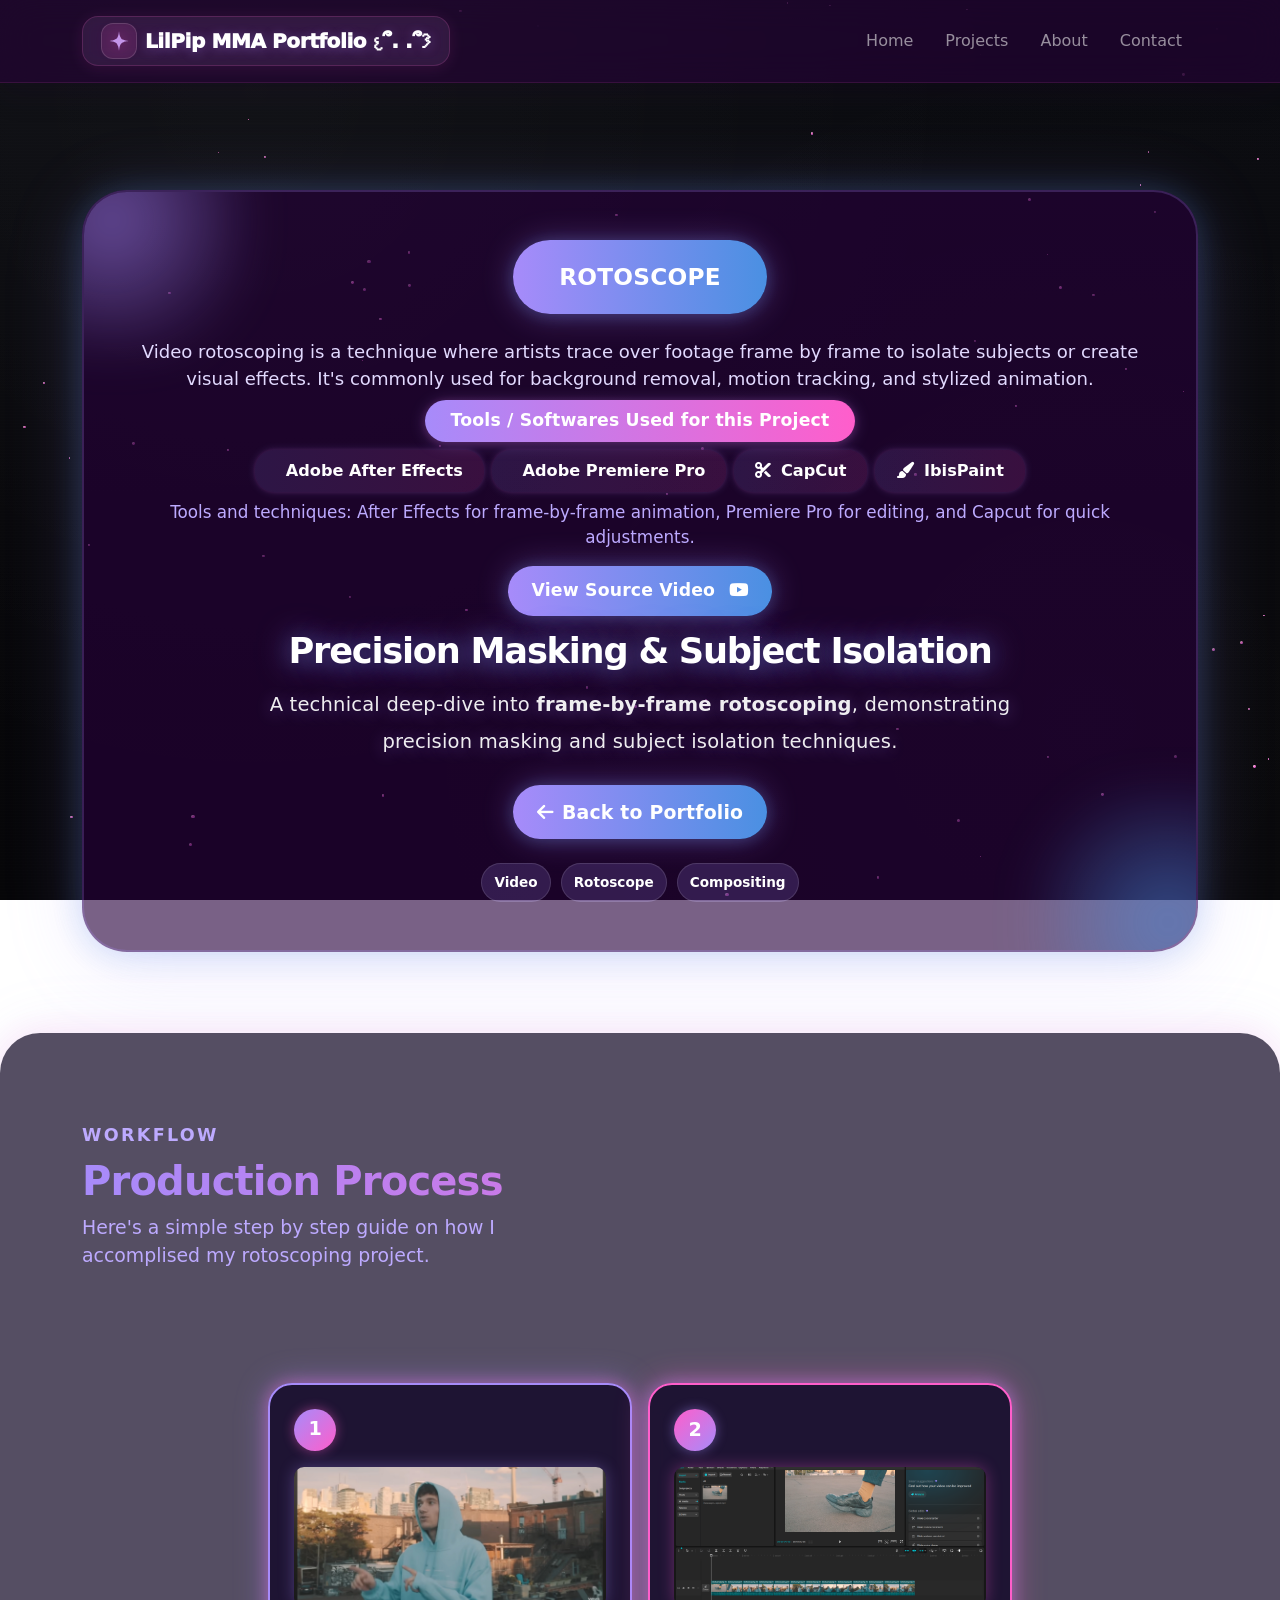
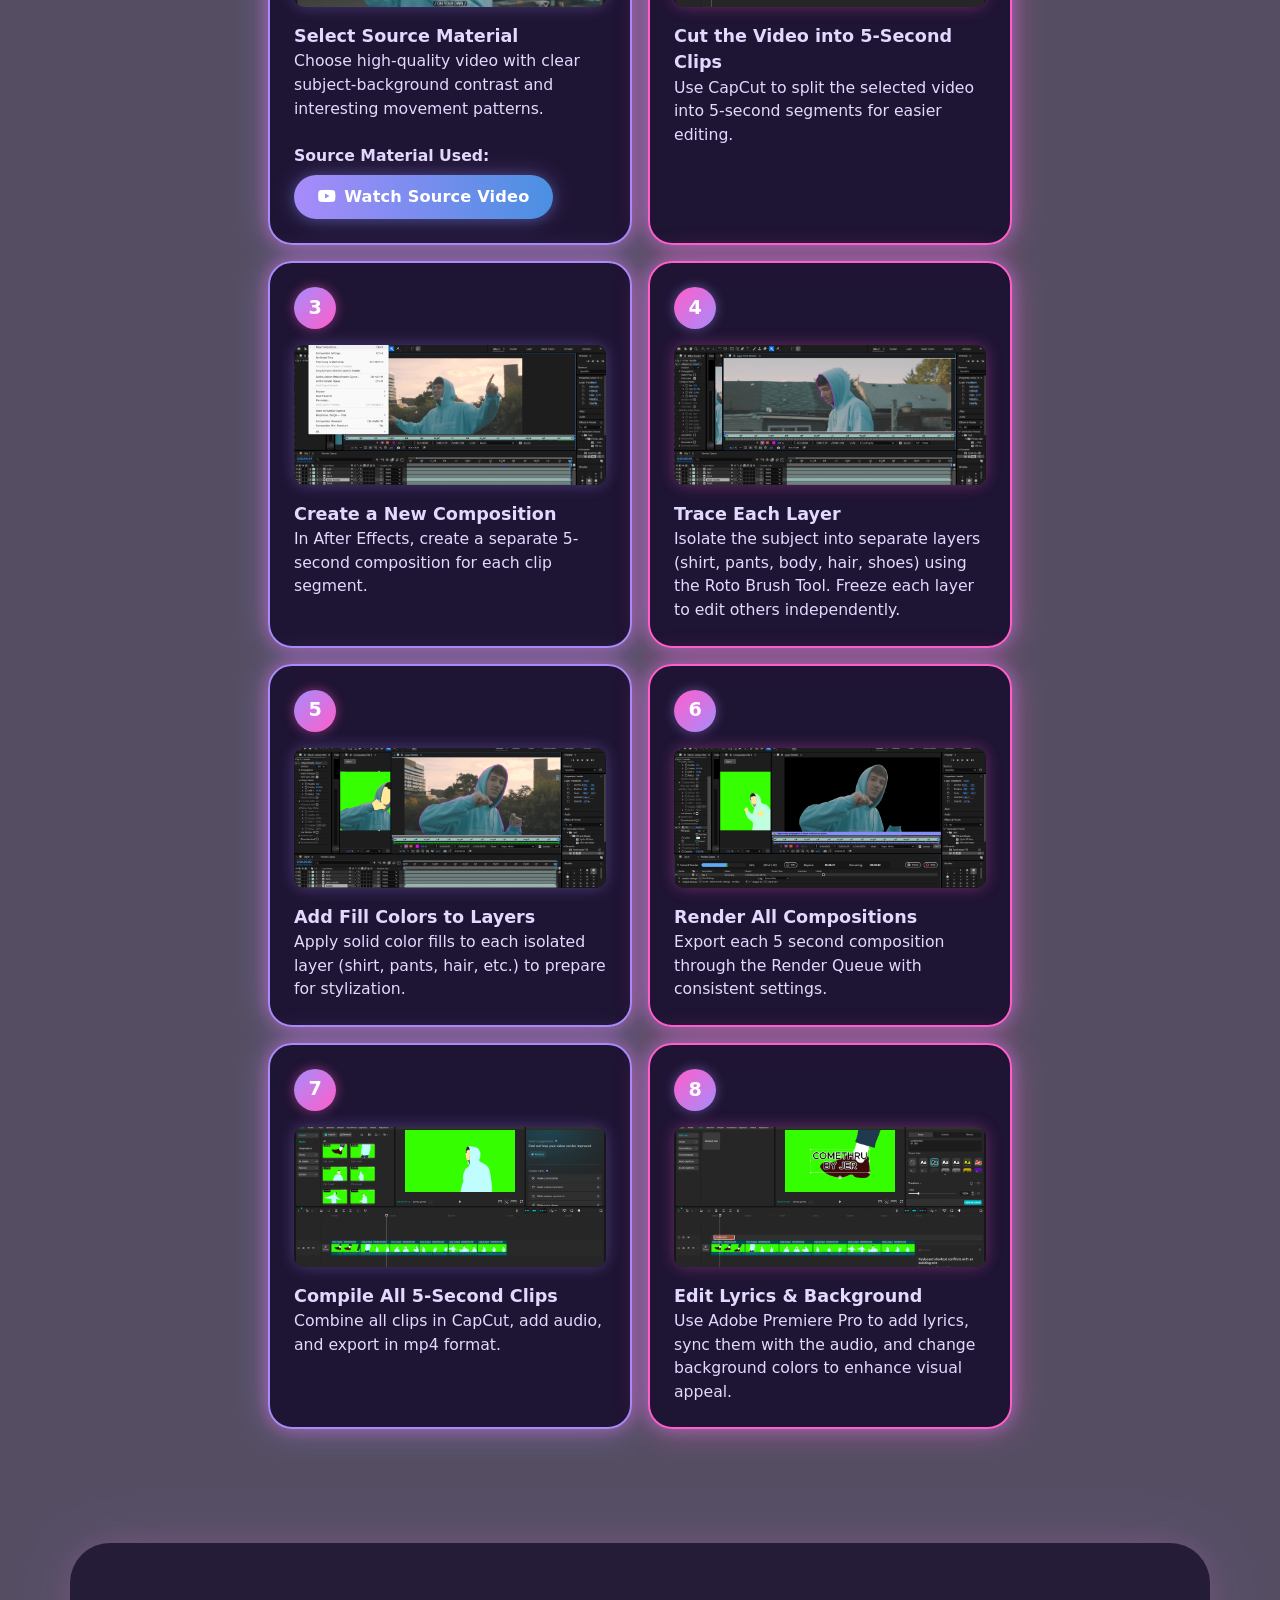
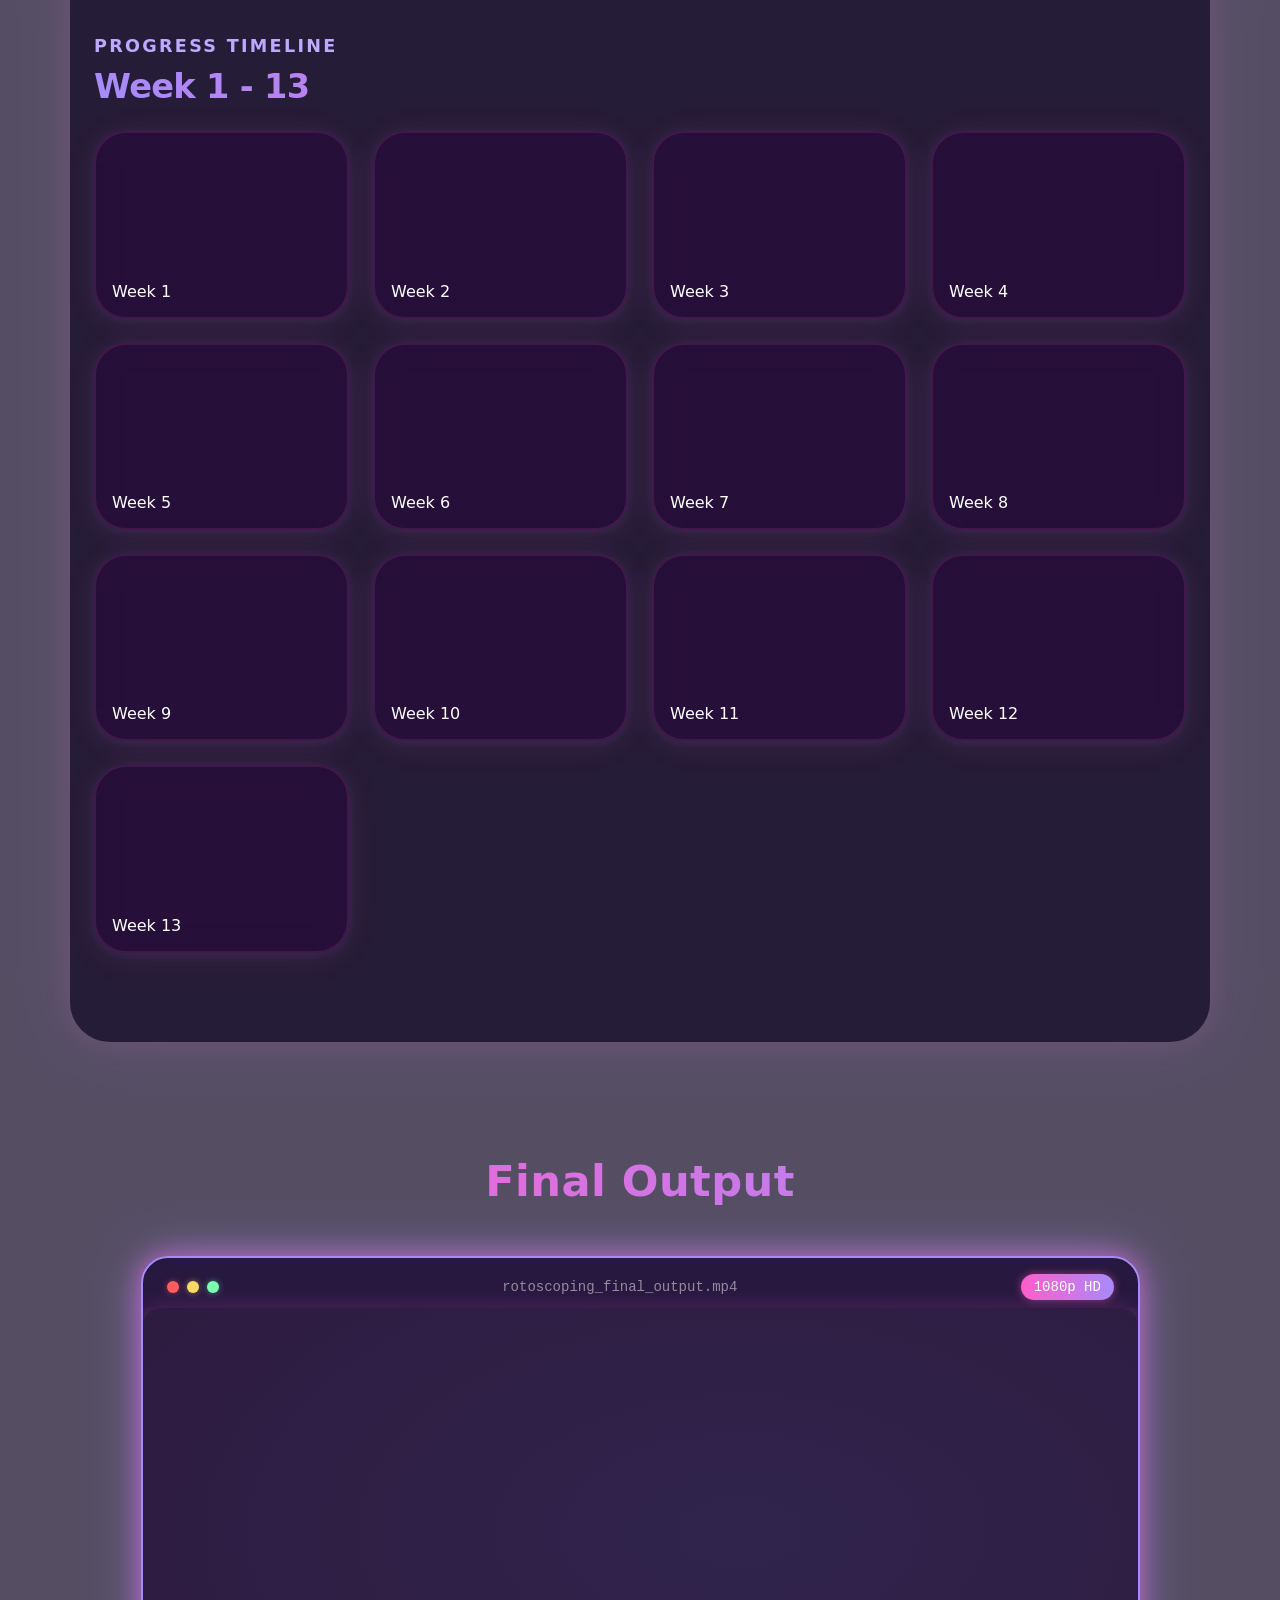
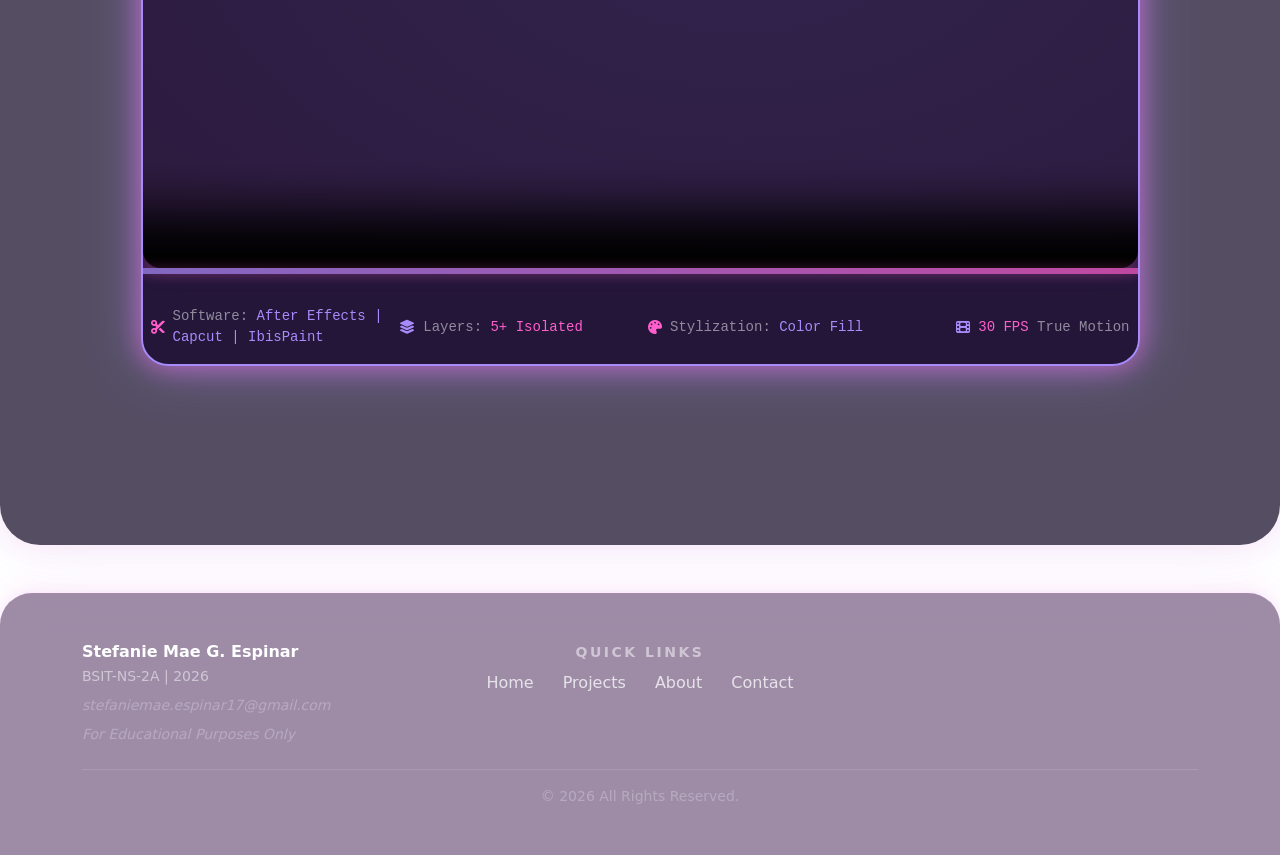
==== commit 8114d9b0: "Update Yt Links" ====
--- a/rotoscoping.html
+++ b/rotoscoping.html
@@ -171,7 +171,7 @@
         <section class="section" style="background:rgba(20,10,40,0.72);border-radius:2.5rem;box-shadow:0 0 64px #a78bfa22,0 0 32px #ff5ecb22;">
             <div class="container">
                 <div class="section-kicker mb-2" style="color:#bdaaff;font-size:1.1em;letter-spacing:0.13em;font-weight:900;text-transform:uppercase;">Progress Timeline</div>
-                <h3 class="section-title mb-4" style="font-size:2.1rem;font-weight:900;background:linear-gradient(90deg,#a78bfa,#ff5ecb);-webkit-background-clip:text;-webkit-text-fill-color:transparent;">Week 1 - 12</h3>
+                <h3 class="section-title mb-4" style="font-size:2.1rem;font-weight:900;background:linear-gradient(90deg,#a78bfa,#ff5ecb);-webkit-background-clip:text;-webkit-text-fill-color:transparent;">Week 1 - 13</h3>
                 <div class="row g-4">
                 <div class="col-md-6 col-lg-3">
                     <div class="glass-card p-2 h-100">
@@ -192,7 +192,7 @@
                 <div class="col-md-6 col-lg-3">
                     <div class="glass-card p-2 h-100">
                         <div class="ratio ratio-16x9 mb-2">
-                        <iframe src="https://www.youtube.com/embed/wIx7ORCeTnY" allowfullscreen></iframe>
+                        <iframe src="https://www.youtube.com/embed/m5BeHaZg2O0" allowfullscreen></iframe>
                         </div>
                         <h6 class="text-white px-2 mt-2">Week 3</h6>
                     </div>
@@ -224,7 +224,7 @@
                 <div class="col-md-6 col-lg-3">
                     <div class="glass-card p-2 h-100">
                         <div class="ratio ratio-16x9 mb-2">
-                        <iframe src="https://www.youtube.com/embed/LkHS5NHEAIE" allowfullscreen></iframe>
+                        <iframe src="https://www.youtube.com/embed/_z3n89AjAZk" allowfullscreen></iframe>
                         </div>
                         <h6 class="text-white px-2 mt-2">Week 7</h6>
                     </div>
@@ -232,7 +232,7 @@
                 <div class="col-md-6 col-lg-3">
                     <div class="glass-card p-2 h-100">
                         <div class="ratio ratio-16x9 mb-2">
-                        <iframe src="https://www.youtube.com/embed/nLjCy7DUvx8" allowfullscreen></iframe>
+                        <iframe src="https://www.youtube.com/embed/AkzretXGqz4" allowfullscreen></iframe>
                         </div>
                         <h6 class="text-white px-2 mt-2">Week 8</h6>
                     </div>
@@ -245,20 +245,36 @@
                         <h6 class="text-white px-2 mt-2">Week 9</h6>
                     </div>
                 </div>
-                <!-- Weeks 10-12 left blank -->
-                <div class="col-md-6 col-lg-3">
-                    <div class="glass-card p-2 h-100 d-flex align-items-center justify-content-center" style="min-height: 120px;">
-                        <span class="text-white-50">Week 10</span>
-                    </div>
-                </div>
-                <div class="col-md-6 col-lg-3">
-                    <div class="glass-card p-2 h-100 d-flex align-items-center justify-content-center" style="min-height: 120px;">
-                        <span class="text-white-50">Week 11</span>
-                    </div>
-                </div>
-                <div class="col-md-6 col-lg-3">
-                    <div class="glass-card p-2 h-100 d-flex align-items-center justify-content-center" style="min-height: 120px;">
-                        <span class="text-white-50">Week 12</span>
+                <div class="col-md-6 col-lg-3">
+                    <div class="glass-card p-2 h-100">
+                        <div class="ratio ratio-16x9 mb-2">
+                        <iframe src="https://www.youtube.com/embed/FbwJqNw-4Dc" allowfullscreen></iframe>
+                        </div>
+                        <h6 class="text-white px-2 mt-2">Week 10</h6>
+                    </div>
+                </div>
+                <div class="col-md-6 col-lg-3">
+                    <div class="glass-card p-2 h-100">
+                        <div class="ratio ratio-16x9 mb-2">
+                        <iframe src="https://www.youtube.com/embed/i9H3_DvvtDE" allowfullscreen></iframe>
+                        </div>
+                        <h6 class="text-white px-2 mt-2">Week 11</h6>
+                    </div>
+                </div>
+                <div class="col-md-6 col-lg-3">
+                    <div class="glass-card p-2 h-100">
+                        <div class="ratio ratio-16x9 mb-2">
+                        <iframe src="https://www.youtube.com/embed/jPE1yNH4pS8" allowfullscreen></iframe>
+                        </div>
+                        <h6 class="text-white px-2 mt-2">Week 12</h6>
+                    </div>
+                </div>
+                <div class="col-md-6 col-lg-3">
+                    <div class="glass-card p-2 h-100">
+                        <div class="ratio ratio-16x9 mb-2">
+                        <iframe src="https://www.youtube.com/embed/_A7BC9lZzpM" allowfullscreen></iframe>
+                        </div>
+                        <h6 class="text-white px-2 mt-2">Week 13</h6>
                     </div>
                 </div>
             </div>
--- a/style/main.css
+++ b/style/main.css
@@ -1,3 +1,146 @@
+/* ==========================================================================
+   COSMIC ASSET CARD (GDRIVE) THEME
+   ========================================================================== */
+.asset-terminal-card {
+    background: rgba(40, 0, 60, 0.55) !important;
+    border-radius: 1.7rem !important;
+    box-shadow: 0 8px 48px 0 #a78bfa55, 0 2px 24px 0 #ff5ecb44 !important;
+    border: 2.5px solid rgba(167,139,250,0.22) !important;
+    backdrop-filter: blur(18px) saturate(1.2) !important;
+    -webkit-backdrop-filter: blur(18px) saturate(1.2) !important;
+    transition: box-shadow 0.3s, transform 0.3s, border 0.3s;
+    position: relative;
+    overflow: hidden;
+}
+.asset-terminal-card:hover {
+    box-shadow: 0 12px 64px 0 #a78bfa99, 0 4px 32px 0 #ff5ecb77 !important;
+    border-color: #ff5ecb !important;
+    transform: translateY(-4px) scale(1.025);
+}
+.asset-terminal-card .badge-format {
+    background: linear-gradient(90deg,#a78bfa,#ff5ecb);
+    color: #fff;
+    border-radius: 1.2em;
+    padding: 0.3em 1.1em;
+    font-size: 0.98em;
+    font-weight: 700;
+    letter-spacing: 0.04em;
+    box-shadow: 0 2px 12px #a78bfa55, 0 1.5px 8px #ff5ecb44;
+}
+.asset-terminal-card .asset-icon-frame {
+    background: linear-gradient(135deg, #a78bfa33 0%, #ff5ecb33 100%);
+    border-radius: 1.2em;
+    width: 2.8em;
+    height: 2.8em;
+    display: flex;
+    align-items: center;
+    justify-content: center;
+    font-size: 1.5em;
+    box-shadow: 0 0 16px #a78bfa44, 0 0 8px #ff5ecb33;
+}
+.asset-terminal-card .btn-asset {
+    background: linear-gradient(90deg,#a78bfa,#ff5ecb);
+    color: #fff;
+    font-weight: 800;
+    border: none;
+    border-radius: 2em;
+    font-size: 1.08em;
+    letter-spacing: 0.03em;
+    box-shadow: 0 0 16px #a78bfa55, 0 0 8px #ff5ecb44;
+    padding: 0.7em 1.5em;
+    margin-top: 0.5em;
+    transition: background 0.2s, box-shadow 0.2s, transform 0.2s;
+    display: flex;
+    align-items: center;
+    justify-content: center;
+    gap: 0.7em;
+}
+.asset-terminal-card .btn-asset:hover {
+    background: linear-gradient(90deg,#ff5ecb,#a78bfa);
+    color: #fff;
+    box-shadow: 0 0 32px #ff5ecb77, 0 0 16px #a78bfa77;
+    transform: scale(1.04);
+}
+/* ==========================================================================
+   MODERN GLASSMORPHISM LOADING SCREEN
+   ========================================================================== */
+#loading-screen.glass-loader {
+    position: fixed;
+    z-index: 9999;
+    inset: 0;
+    background: rgba(30, 18, 50, 0.32);
+    display: flex;
+    align-items: center;
+    justify-content: center;
+    transition: opacity 0.7s cubic-bezier(.7,.2,.2,1);
+    backdrop-filter: blur(12px) saturate(1.2);
+    -webkit-backdrop-filter: blur(12px) saturate(1.2);
+}
+#loading-screen.hide {
+    opacity: 0;
+    pointer-events: none;
+}
+.glass-loader__content {
+    background: rgba(255,255,255,0.13);
+    border: 1.5px solid rgba(167,139,250,0.18);
+    box-shadow: 0 8px 48px 0 #a78bfa33, 0 2px 24px 0 #ff5ecb22;
+    border-radius: 2.2rem;
+    padding: 2.5rem 3.2rem 2.2rem 3.2rem;
+    display: flex;
+    flex-direction: column;
+    align-items: center;
+    gap: 1.2em;
+    min-width: 220px;
+    max-width: 90vw;
+    animation: glassPopIn 1.1s cubic-bezier(.7,.2,.2,1);
+    backdrop-filter: blur(18px) saturate(1.3);
+    -webkit-backdrop-filter: blur(18px) saturate(1.3);
+}
+.glass-loader__icon {
+    display: flex;
+    align-items: center;
+    justify-content: center;
+    margin-bottom: 0.5em;
+}
+.glass-loader__icon svg {
+    width: 54px;
+    height: 54px;
+    filter: drop-shadow(0 0 16px #fff) drop-shadow(0 0 32px #a78bfa88);
+    animation: glassSpinStar 1.7s linear infinite;
+}
+.glass-loader__text {
+    font-family: 'Inter', 'Segoe UI', Arial, sans-serif;
+    font-size: 1.25rem;
+    color: #fff;
+    font-weight: 600;
+    letter-spacing: 0.03em;
+    text-shadow: 0 2px 16px #a78bfa77, 0 1px 8px #ff5ecb55;
+    display: flex;
+    align-items: center;
+    gap: 0.1em;
+}
+.glass-loader__dot {
+    animation: glassDotFade 1.2s infinite;
+    opacity: 0.7;
+    color: #a78bfa;
+    font-size: 1.3em;
+    margin-left: 0.08em;
+}
+.glass-loader__dot:nth-child(2) { animation-delay: 0.2s; }
+.glass-loader__dot:nth-child(3) { animation-delay: 0.4s; }
+@keyframes glassSpinStar {
+    0% { transform: rotate(0deg); }
+    100% { transform: rotate(360deg); }
+}
+@keyframes glassPopIn {
+    0% { transform: scale(0.7); opacity: 0; }
+    80% { transform: scale(1.08); opacity: 1; }
+    100% { transform: scale(1); }
+}
+@keyframes glassDotFade {
+    0%, 80%, 100% { opacity: 0.7; }
+    40% { opacity: 1; }
+}
 /* ==========================================================================
    CUSTOM STAR CURSOR
    ========================================================================== */
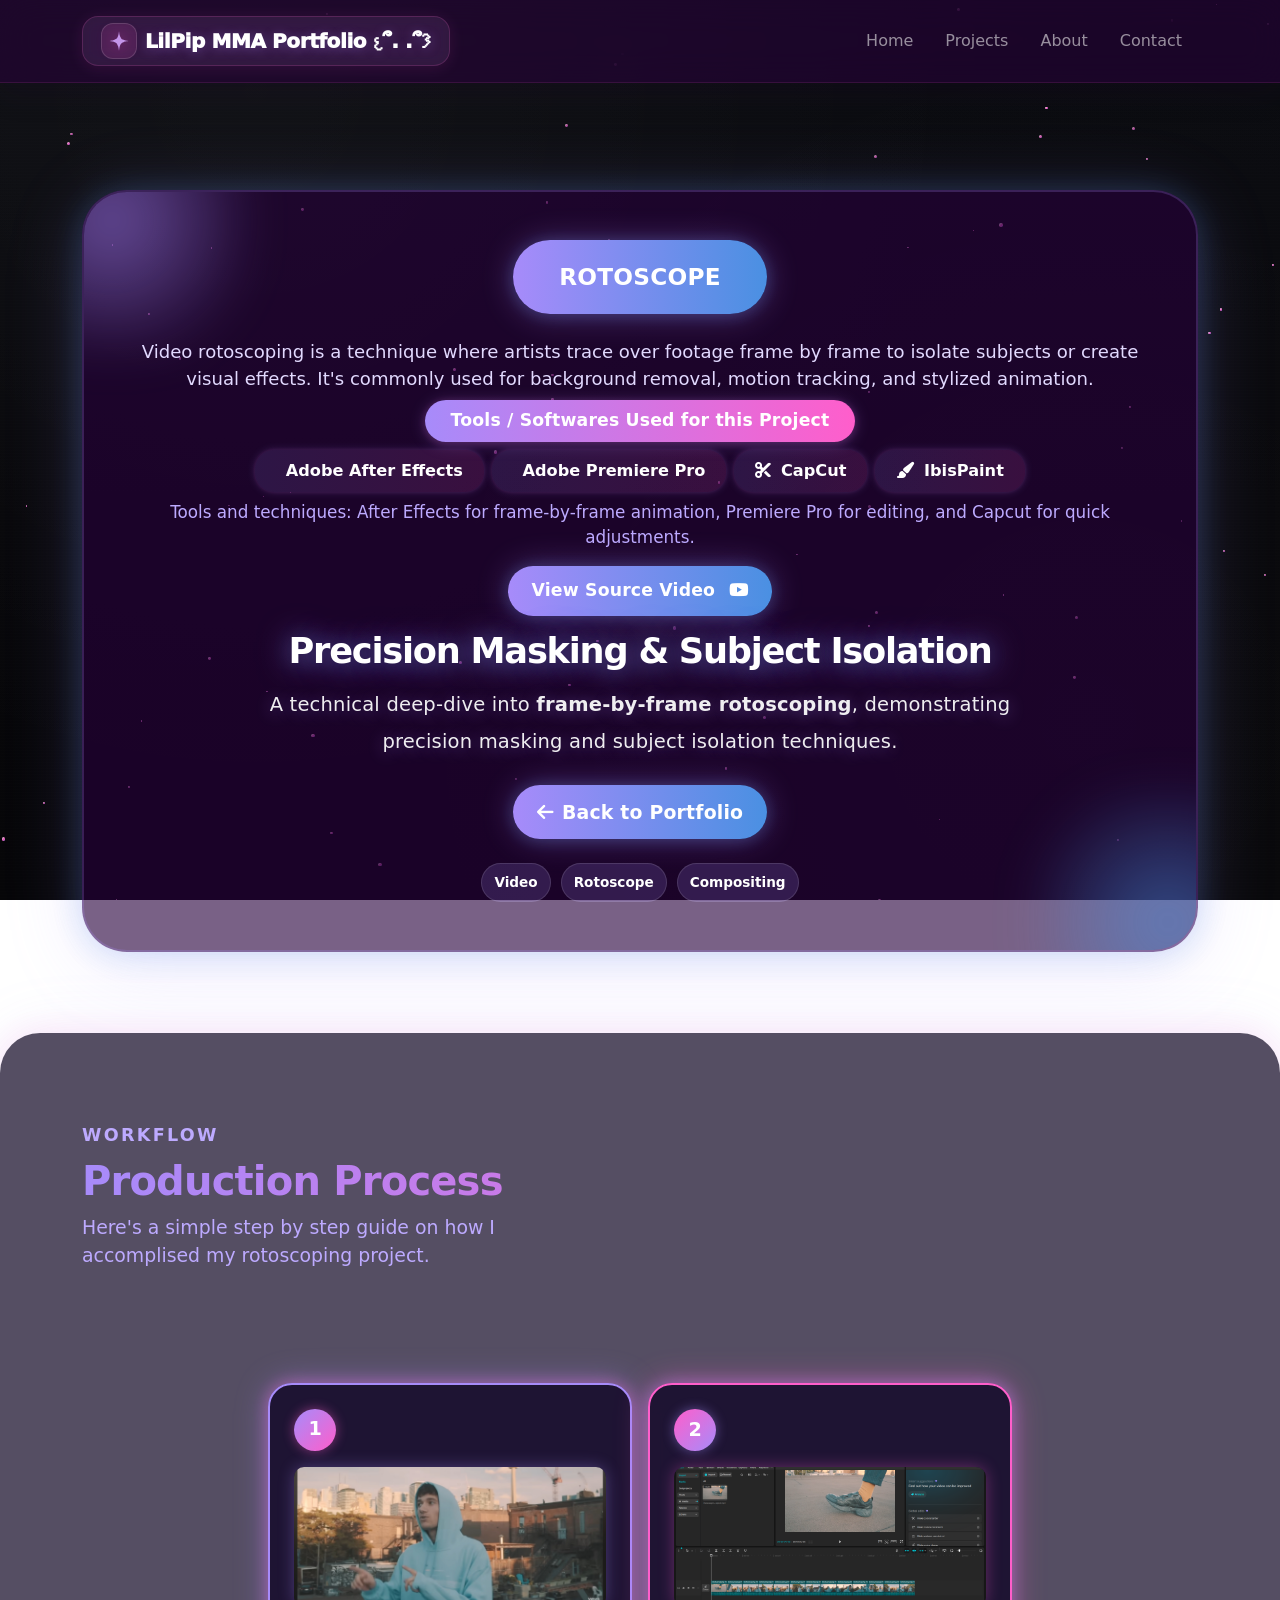
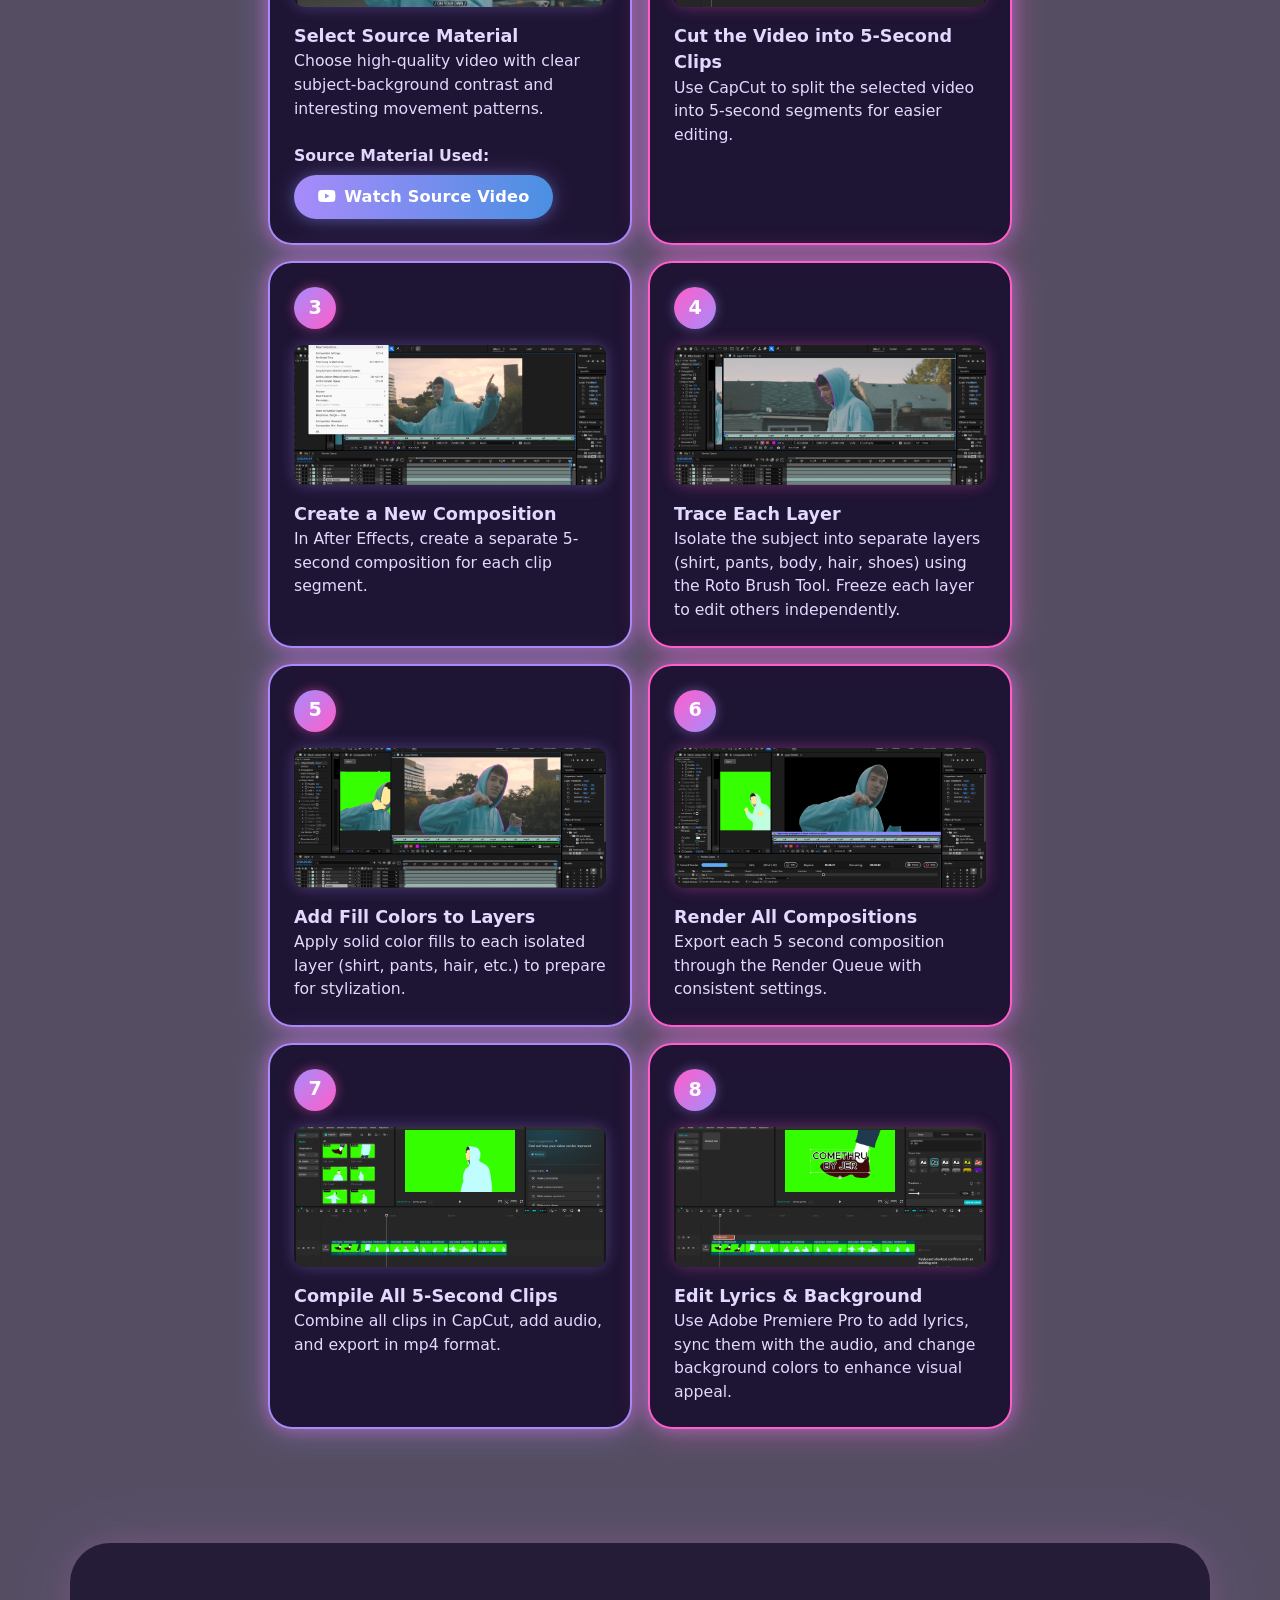
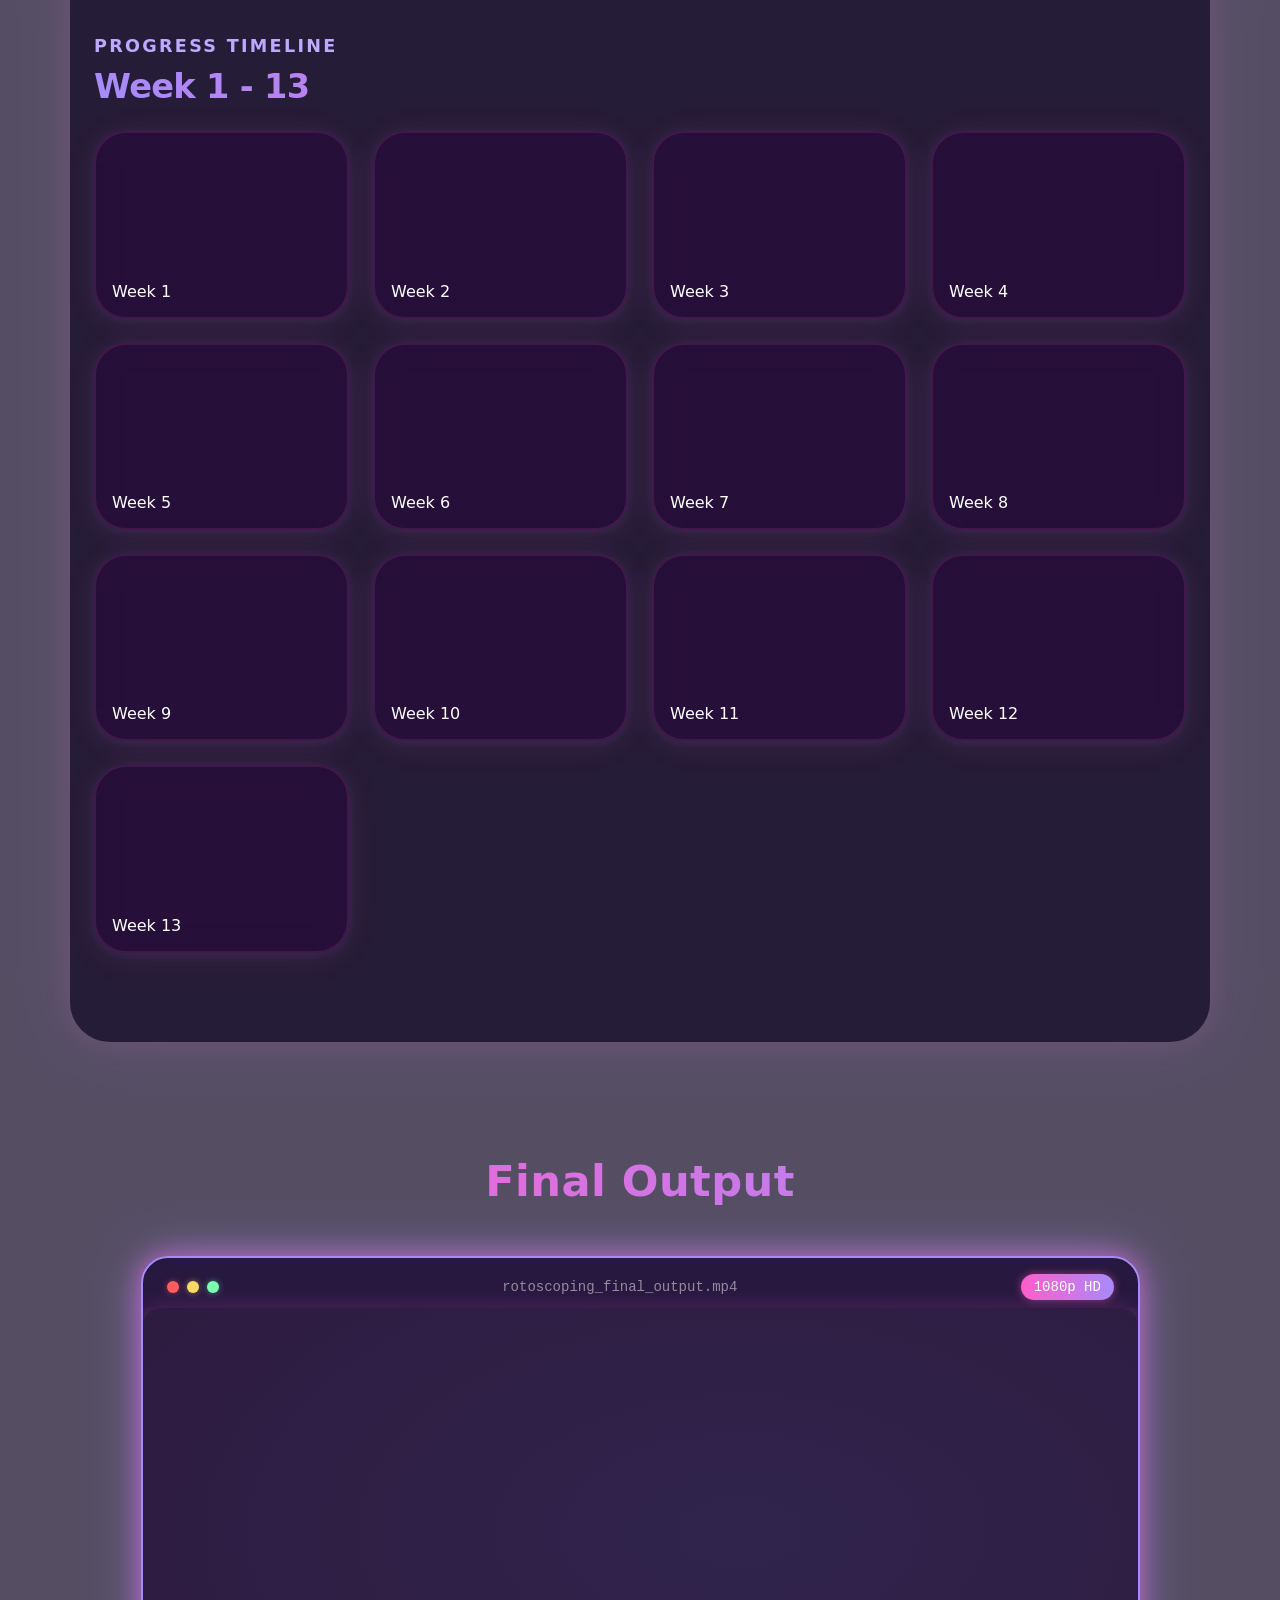
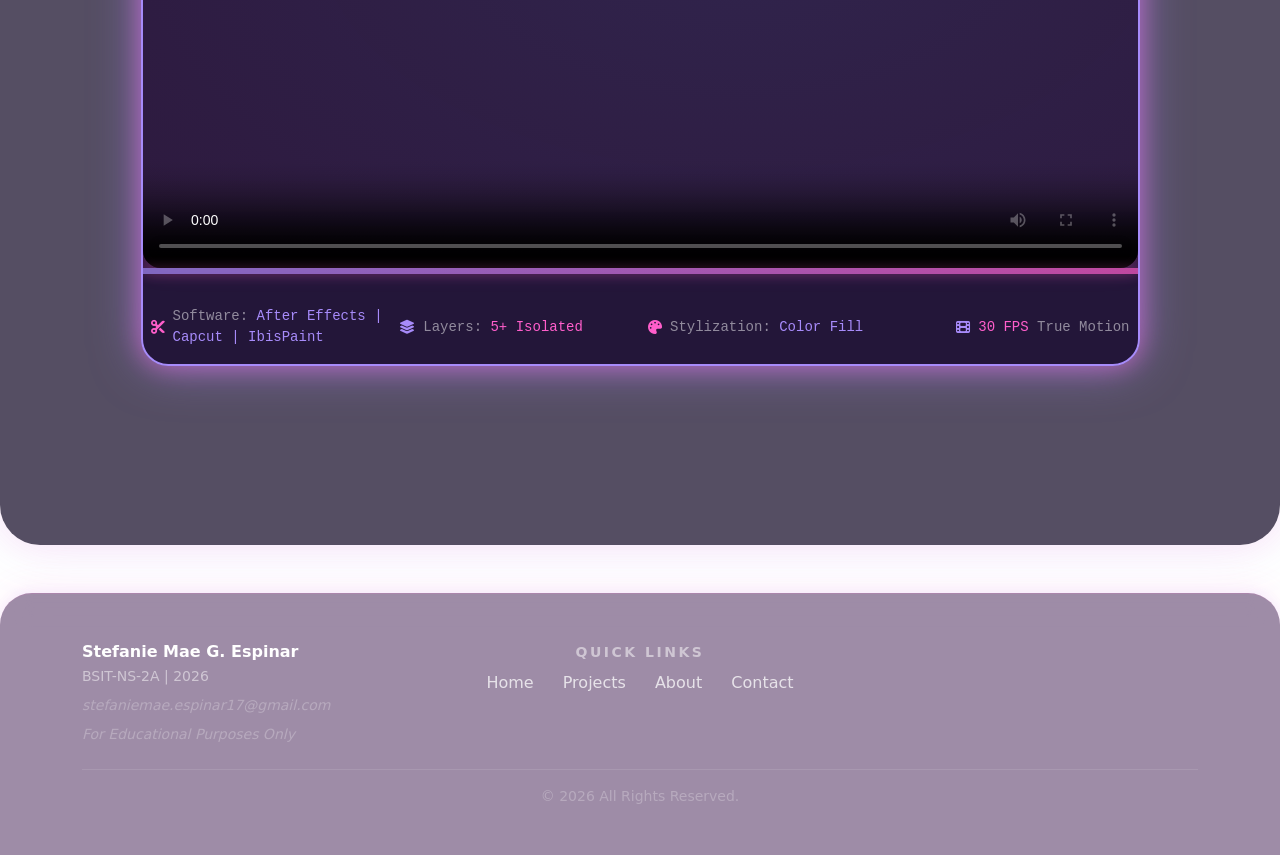
==== commit 79597892: "Added Scrolable functionality" ====
--- a/rotoscoping.html
+++ b/rotoscoping.html
@@ -66,7 +66,7 @@
         <section class="section" style="background:rgba(20,10,40,0.72);border-radius:2.5rem;box-shadow:0 0 64px #a78bfa22,0 0 32px #ff5ecb22;margin-bottom:3rem;">
             <div class="container">
                 <div class="section-kicker mb-2" style="color:#bdaaff;font-size:1.1em;letter-spacing:0.13em;font-weight:900;text-transform:uppercase;">Workflow</div>
-                <h2 class="section-title mb-2" style="font-size:2.5rem;font-weight:900;background:linear-gradient(90deg,#a78bfa,#ff5ecb);-webkit-background-clip:text;-webkit-text-fill-color:transparent;">Production Process</h2>
+                <h2 class="section-title mb-2" style="font-size:2.5rem;font-weight:900;background:linear-gradient(90deg,#a78bfa,#ff5ecb);background-clip:text;-webkit-background-clip:text;color:transparent;-webkit-text-fill-color:transparent;">Production Process</h2>
                 <div class="mb-4" style="color:#bdaaff;font-size:1.18em;max-width:520px;">Here's a simple step by step guide on how I accomplised my rotoscoping project.</div>
                 <div class="row g-4 justify-content-center">
 
@@ -171,7 +171,7 @@
         <section class="section" style="background:rgba(20,10,40,0.72);border-radius:2.5rem;box-shadow:0 0 64px #a78bfa22,0 0 32px #ff5ecb22;">
             <div class="container">
                 <div class="section-kicker mb-2" style="color:#bdaaff;font-size:1.1em;letter-spacing:0.13em;font-weight:900;text-transform:uppercase;">Progress Timeline</div>
-                <h3 class="section-title mb-4" style="font-size:2.1rem;font-weight:900;background:linear-gradient(90deg,#a78bfa,#ff5ecb);-webkit-background-clip:text;-webkit-text-fill-color:transparent;">Week 1 - 13</h3>
+                <h3 class="section-title mb-4" style="font-size:2.1rem;font-weight:900;background:linear-gradient(90deg,#a78bfa,#ff5ecb);background-clip:text;-webkit-background-clip:text;color:transparent;-webkit-text-fill-color:transparent;">Week 1 - 13</h3>
                 <div class="row g-4">
                 <div class="col-md-6 col-lg-3">
                     <div class="glass-card p-2 h-100">
@@ -285,7 +285,7 @@
                     <div class="container floatup visible position-relative">
                         <div class="final-render-bg-glow position-absolute top-0 start-50 translate-middle-x w-100 h-100" style="z-index:0;pointer-events:none;"></div>
                         <div class="text-center max-w-2xl mx-auto mb-5 position-relative z-2">
-                            <h2 class="section-title fw-bold mb-3" style="background:linear-gradient(90deg,#ff5ecb,#a78bfa);-webkit-background-clip:text;-webkit-text-fill-color:transparent;font-size:2.7rem;letter-spacing:0.01em;">Final Output</h2>
+                            <h2 class="section-title fw-bold mb-3" style="background:linear-gradient(90deg,#ff5ecb,#a78bfa);background-clip:text;-webkit-background-clip:text;color:transparent;-webkit-text-fill-color:transparent;font-size:2.7rem;letter-spacing:0.01em;">Final Output</h2>
                         </div>
                         <div class="row justify-content-center position-relative z-2">
                             <div class="col-12 col-xl-11">
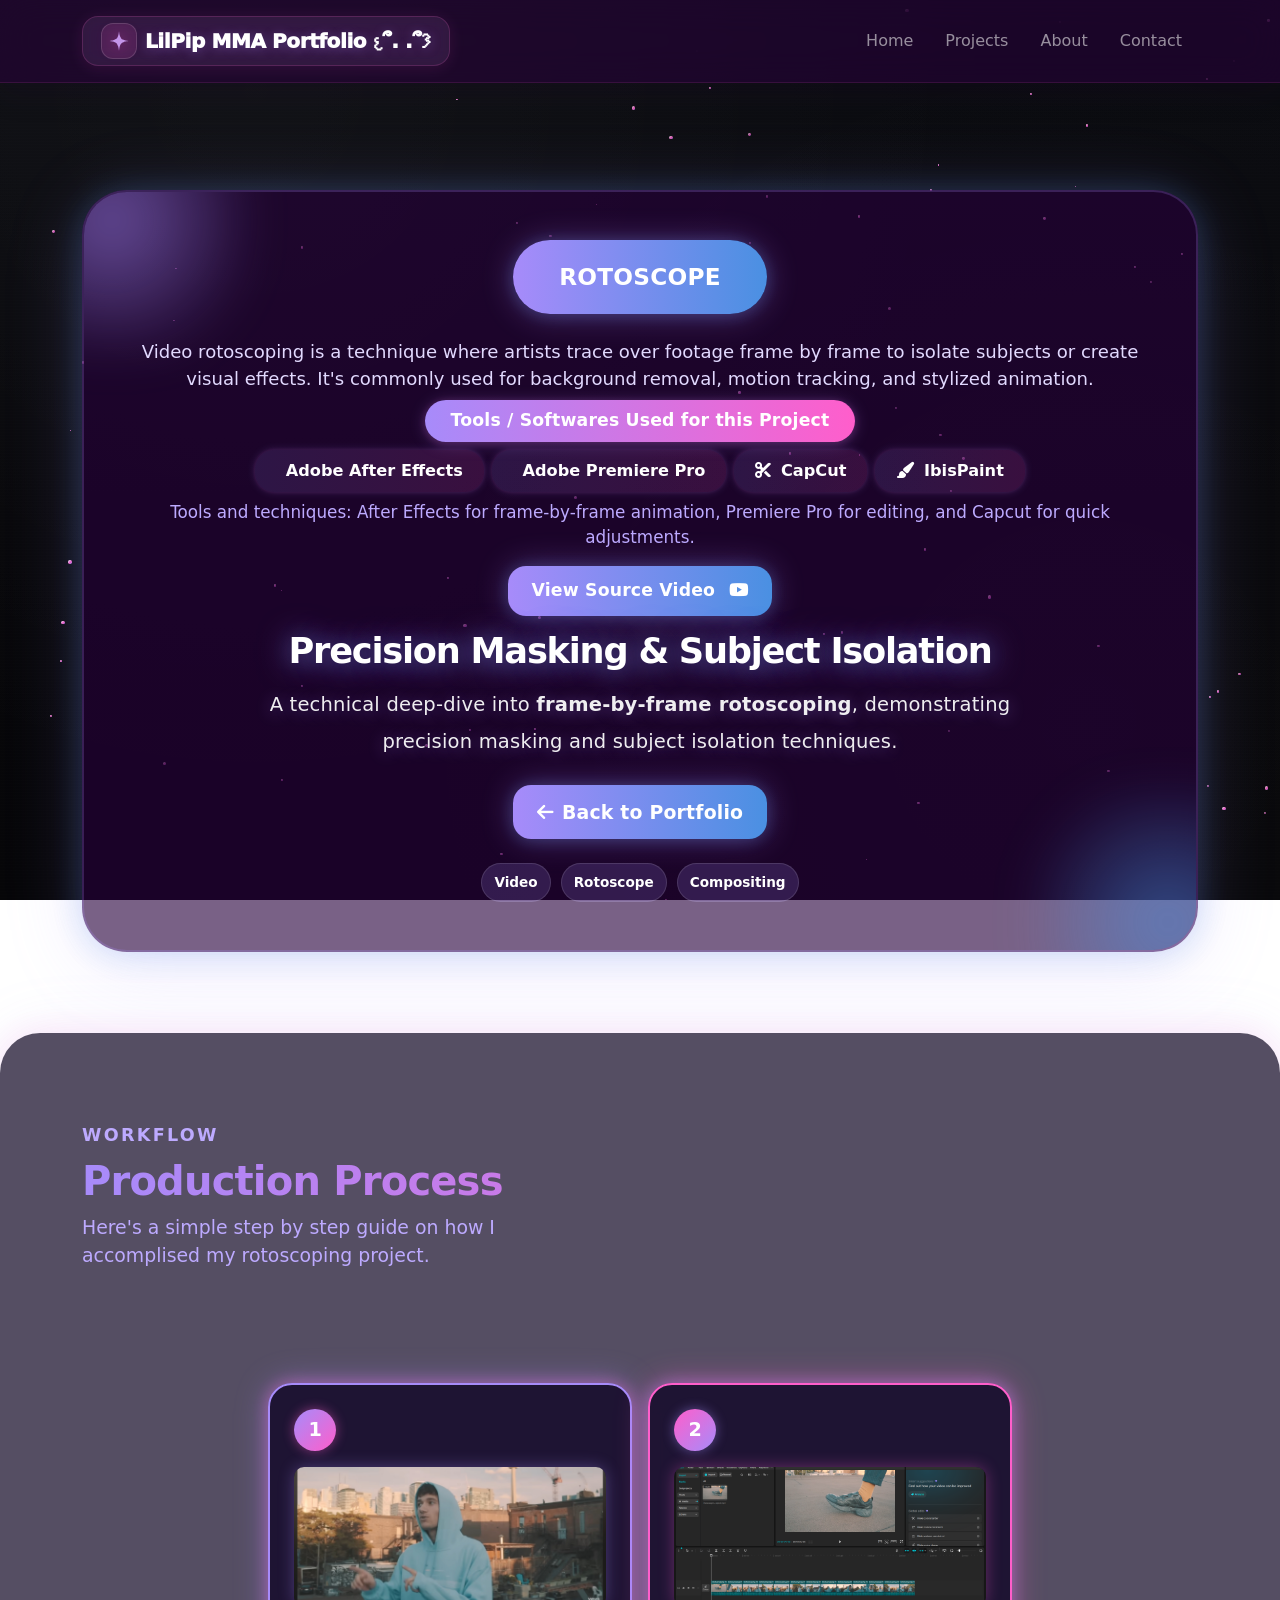
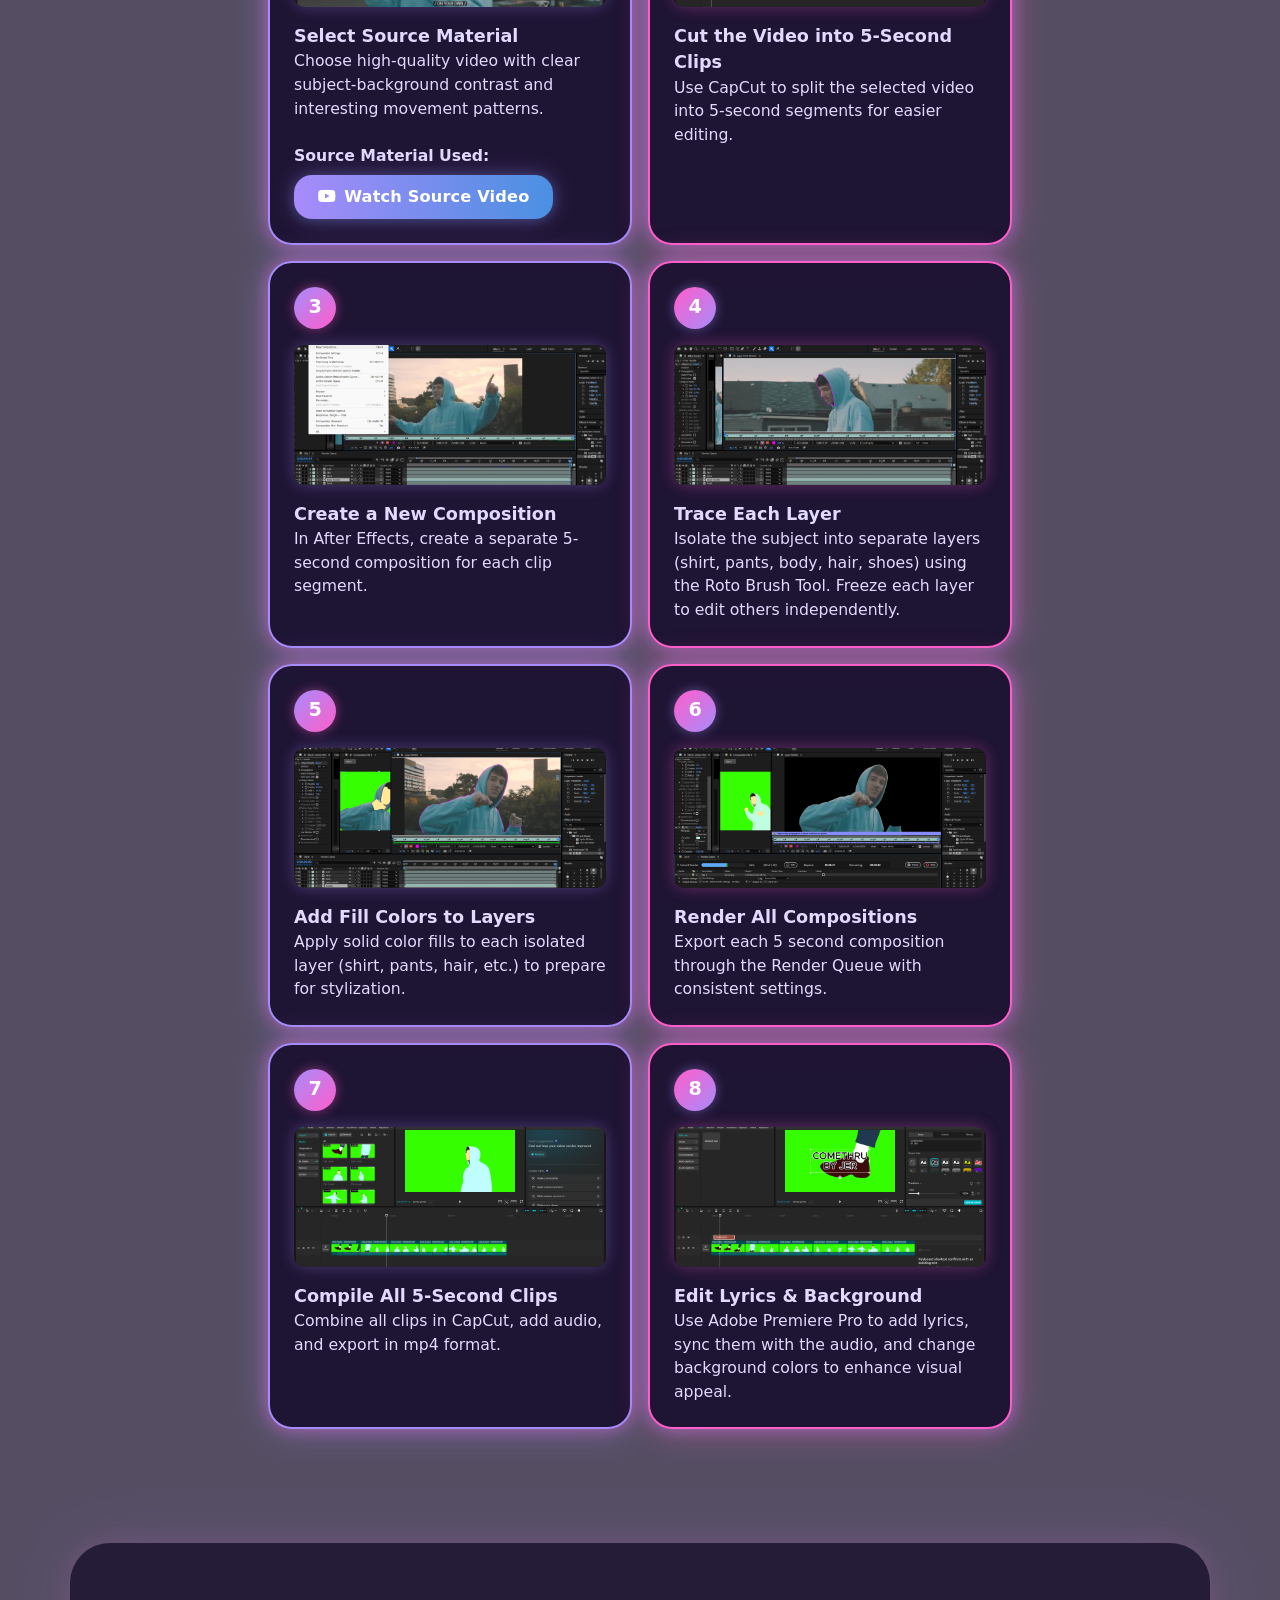
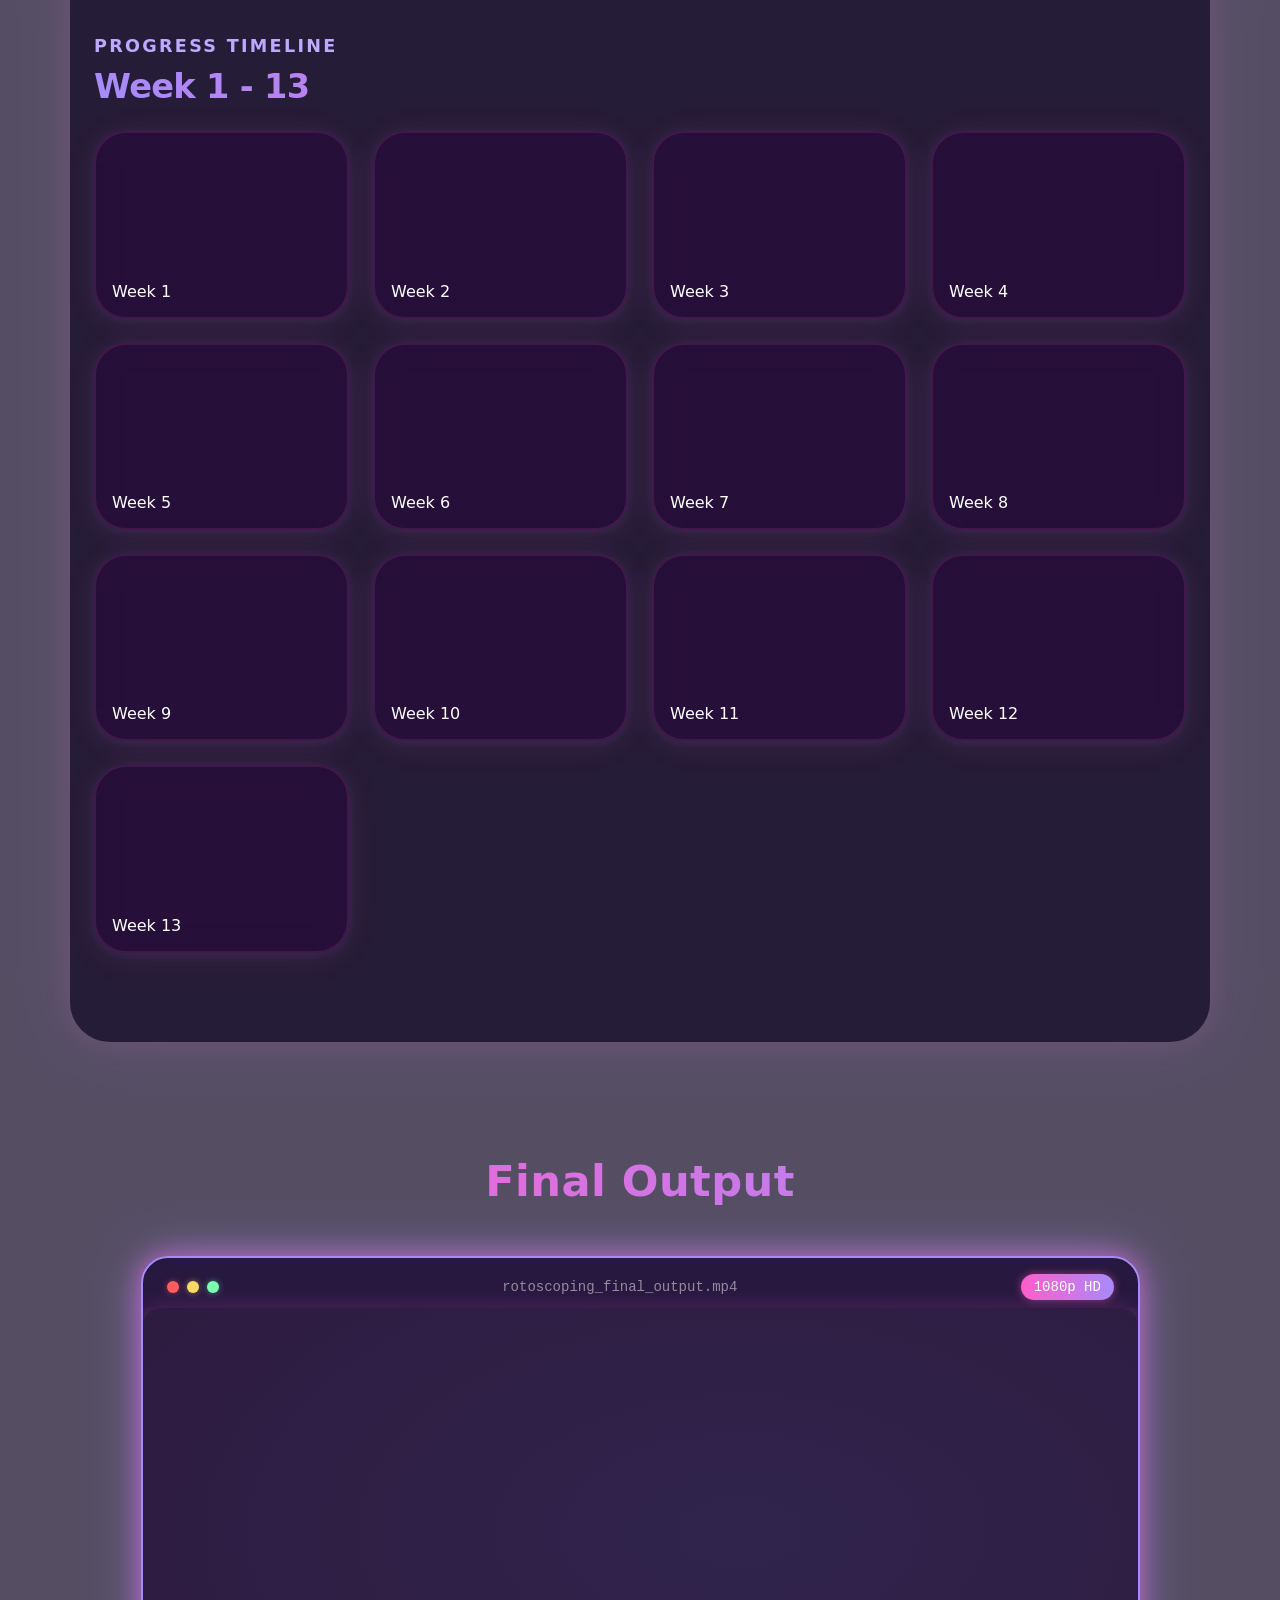
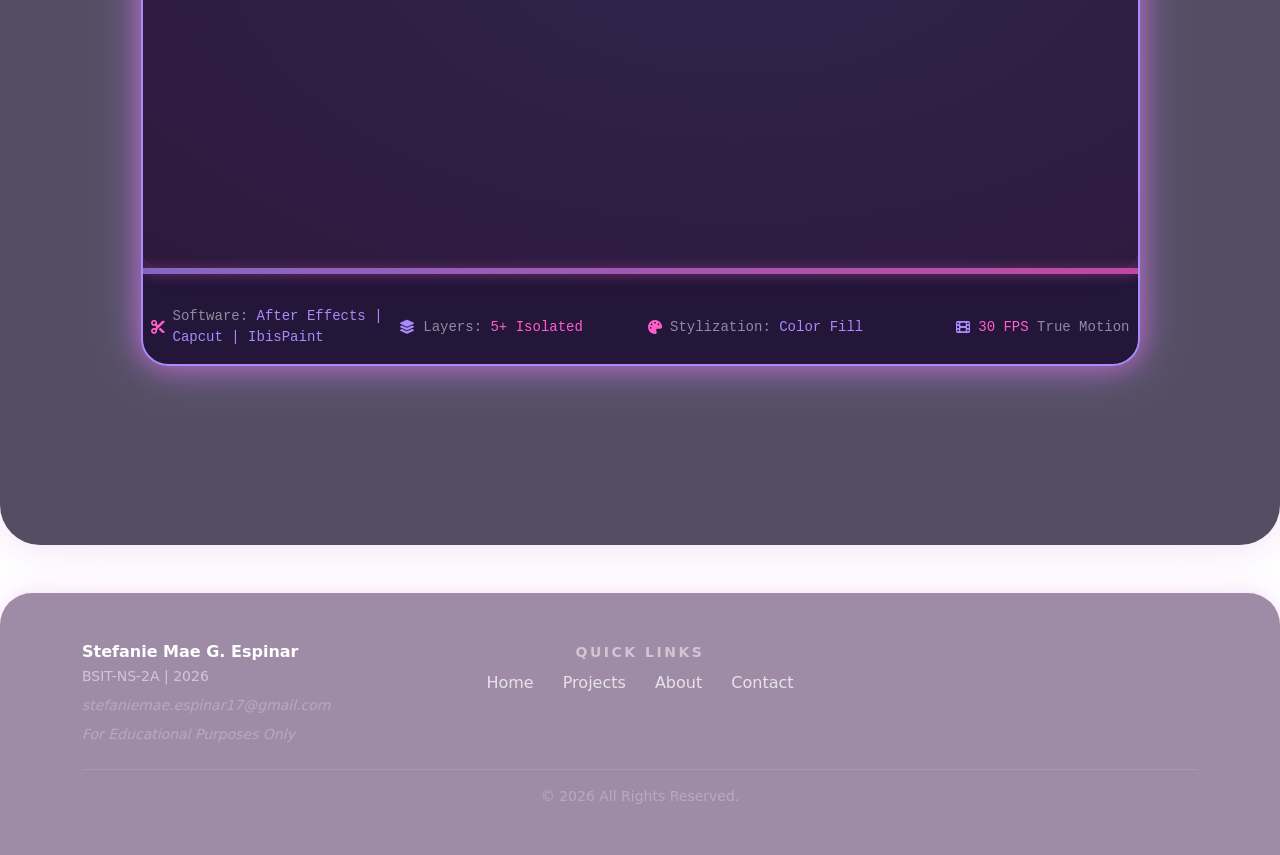
==== commit a8f732ea: "Update links" ====
--- a/rotoscoping.html
+++ b/rotoscoping.html
@@ -300,15 +300,14 @@
                                         <div class="deck-badge small font-monospace" style="background:linear-gradient(90deg,#ff5ecb,#a78bfa);color:#fff;padding:0.2em 0.9em;border-radius:1em;box-shadow:0 0 8px #ff5ecb77;">1080p HD</div>
                                     </div>
                                     <div class="ratio ratio-16x9 position-relative" style="background:radial-gradient(ellipse at 60% 40%,#a78bfa22 0%,#ff5ecb11 100%);">
-                                        <video 
-                                            class="render-native-player" 
-                                            controls 
-                                            preload="metadata" 
-                                            poster="assets/Rotoscope/final-thumb.jpg"
-                                            style="border-radius:1.1rem;box-shadow:0 0 24px #ff5ecb33;">
-                                            <source src="assets/Rotoscope/final-output.mp4" type="video/mp4">
-                                            Your browser does not support the video tag.
-                                        </video>
+                                        <iframe
+                                            class="render-native-player"
+                                            src="https://www.youtube.com/embed/P8-O9r9ht_o"
+                                            title="Final Rotoscoping Output"
+                                            allow="accelerometer; autoplay; clipboard-write; encrypted-media; gyroscope; picture-in-picture"
+                                            allowfullscreen
+                                            style="border-radius:1.1rem;box-shadow:0 0 24px #ff5ecb33; width:100%; height:100%; border:0;">
+                                        </iframe>
                                     </div>
                                     <div class="render-progress-bar w-100" style="height:6px;background:linear-gradient(90deg,#a78bfa,#ff5ecb);box-shadow:0 0 12px #ff5ecb77;opacity:0.7;"></div>
                                     <div class="row g-3 m-0 py-3 font-monospace text-white-50 small justify-content-between align-items-center" style="background:rgba(80,40,120,0.10);">
--- a/style/main.css
+++ b/style/main.css
@@ -7,7 +7,6 @@
     box-shadow: 0 8px 48px 0 #a78bfa55, 0 2px 24px 0 #ff5ecb44 !important;
     border: 2.5px solid rgba(167,139,250,0.22) !important;
     backdrop-filter: blur(18px) saturate(1.2) !important;
-    -webkit-backdrop-filter: blur(18px) saturate(1.2) !important;
     transition: box-shadow 0.3s, transform 0.3s, border 0.3s;
     position: relative;
     overflow: hidden;
@@ -74,7 +73,6 @@
     justify-content: center;
     transition: opacity 0.7s cubic-bezier(.7,.2,.2,1);
     backdrop-filter: blur(12px) saturate(1.2);
-    -webkit-backdrop-filter: blur(12px) saturate(1.2);
 }
 #loading-screen.hide {
     opacity: 0;
@@ -94,7 +92,6 @@
     max-width: 90vw;
     animation: glassPopIn 1.1s cubic-bezier(.7,.2,.2,1);
     backdrop-filter: blur(18px) saturate(1.3);
-    -webkit-backdrop-filter: blur(18px) saturate(1.3);
 }
 .glass-loader__icon {
     display: flex;
@@ -217,21 +214,12 @@
     font-weight: 900;
     font-size: .78rem;
 }
-
-        background-color: #2a003f;
-        background-image:
-            radial-gradient(circle at 20% 10%, rgba(255,0,128,.08) 0px, transparent 55%),
-            radial-gradient(circle at 85% 80%, rgba(186,0,255,.06) 0px, transparent 55%),
-            linear-gradient(180deg,#4e006e 0%, #2a003f 55%, #1a0026 100%);
-   4. NAVIGATION
-   ========================================================================== */
 .glass-nav {
     background: linear-gradient(to bottom, rgba(0,0,0,.92) 0%, rgba(0,0,0,0) 100%);
     backdrop-filter: blur(10px);
     transition: all 0.3s ease;
     position: fixed;
     overflow: hidden;
-        background: linear-gradient(90deg, #ff5ecb, #a78bfa);
 }
 
 .nav-link { position: relative; transition: color 0.25s ease; }
@@ -242,7 +230,6 @@
     height: 2px;
     bottom: 5px;
     left: 50%;
-        color: #fff;
     transition: all 0.25s ease;
 }
 .nav-link:hover::after { width: 100%; left: 0; }
@@ -255,34 +242,29 @@
 footer a:hover { color: #4da3ff !important; opacity: 1 !important; }
 footer .fab { transition: transform 0.25s ease; }
 footer a:hover .fab { transform: translateY(-3px); }
-
-        color: #fff;
-   6. PANELS, BUTTONS & BASIC COMPONENTS
-   ========================================================================== */
 .panel {
-        background: linear-gradient(180deg, #ff5ecb, #a78bfa);
+    background: radial-gradient(circle at 25% 20%, rgba(255,94,203,.14), transparent 55%), radial-gradient(circle at 78% 75%, rgba(167,139,250,.12), transparent 55%), linear-gradient(180deg, rgba(0,0,0,.10), rgba(0,0,0,.35));
     border: 1px solid rgba(255,255,255,.10);
     border-radius: 18px;
-    box-shadow: 0 22px 70px rgba(0,0,0,.55);
-        border-color: rgba(255,94,203,.35);
+    box-shadow: 0 26px 85px rgba(0,0,0,.68), 0 0 40px rgba(77,163,255,.16), 0 0 40px rgba(167,139,250,.12);
+    color: #06101f;
+}
 
 .btn-hero {
     border: 1px solid rgba(255,255,255,.14);
     border-radius: 18px !important;
     padding: 16px 24px;
-        background: linear-gradient(180deg, #ff5ecb, #a78bfa);
+    background: linear-gradient(180deg, #ff5ecb, #a78bfa);
     letter-spacing: 0.02em;
     color: #000000;
     font-weight: bold !important;
-        background: linear-gradient(90deg, transparent, rgba(255,94,203,.28), rgba(167,139,250,.24), transparent);
     box-shadow:
         0 18px 60px rgba(0,0,0,.55),
         0 0 0 1px rgba(77,163,255,.12);
     transition: transform .25s ease, box-shadow .25s ease, filter .25s ease;
 }
-        background: radial-gradient(circle at 25% 20%, rgba(255,94,203,.14), transparent 55%),
-                    radial-gradient(circle at 78% 75%, rgba(167,139,250,.12), transparent 55%),
-                    linear-gradient(180deg, rgba(0,0,0,.10), rgba(0,0,0,.35));
+.btn-hero:hover {
+    background: linear-gradient(90deg, transparent, rgba(255,94,203,.28), rgba(167,139,250,.24), transparent);
     box-shadow:
         0 26px 85px rgba(0,0,0,.68),
         0 0 40px rgba(77,163,255,.16),
